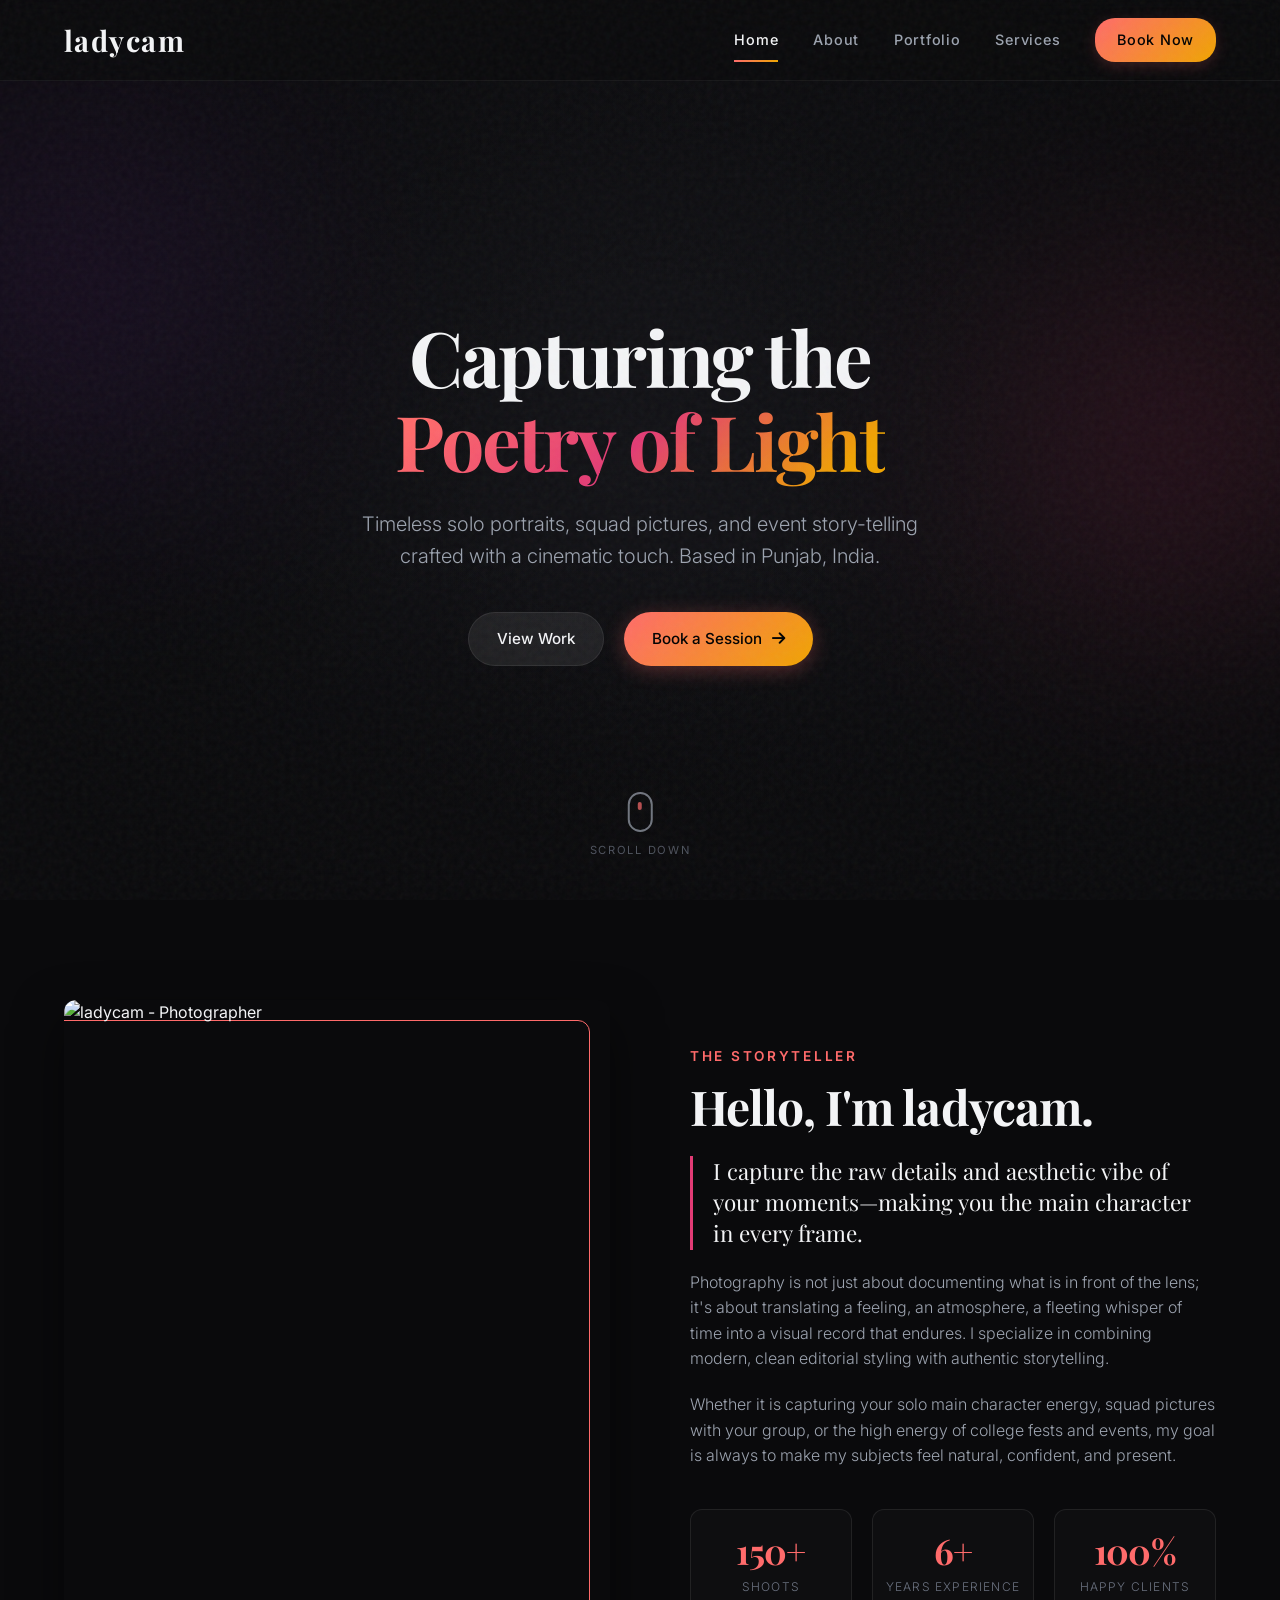
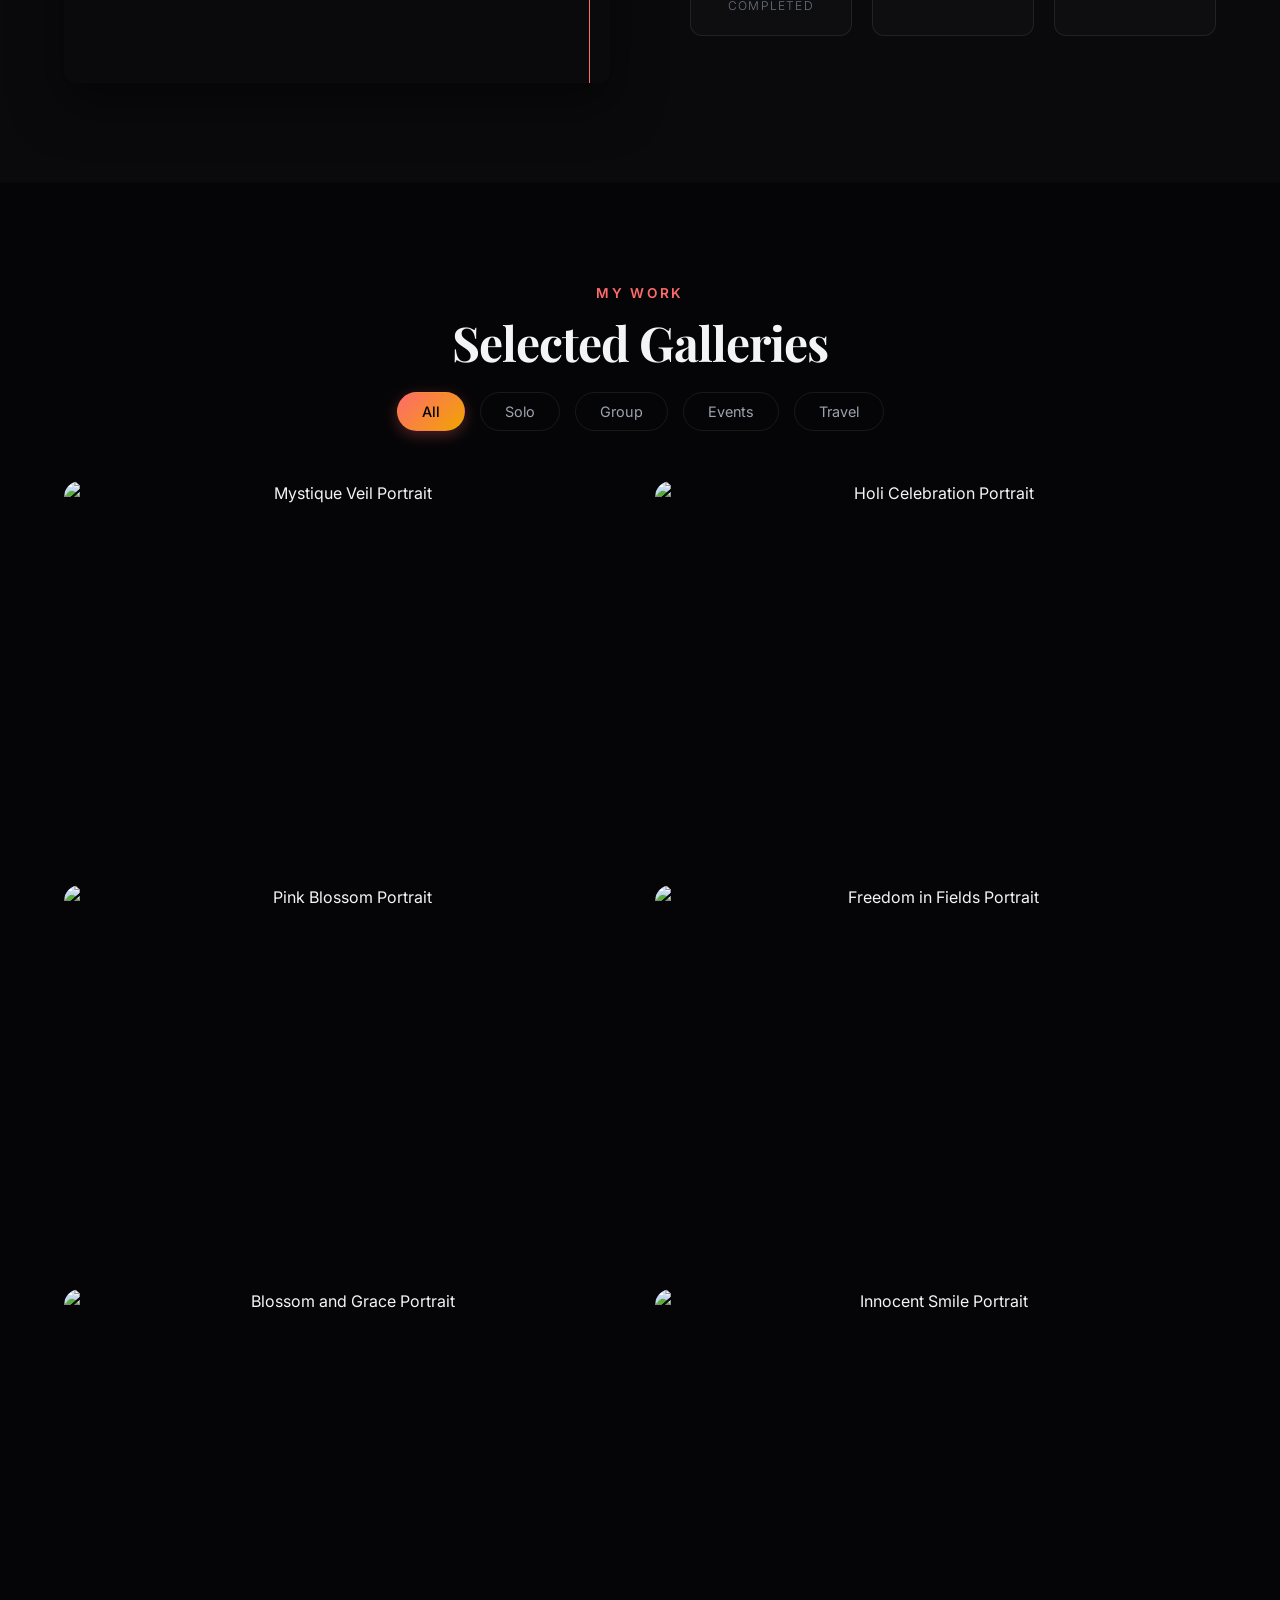
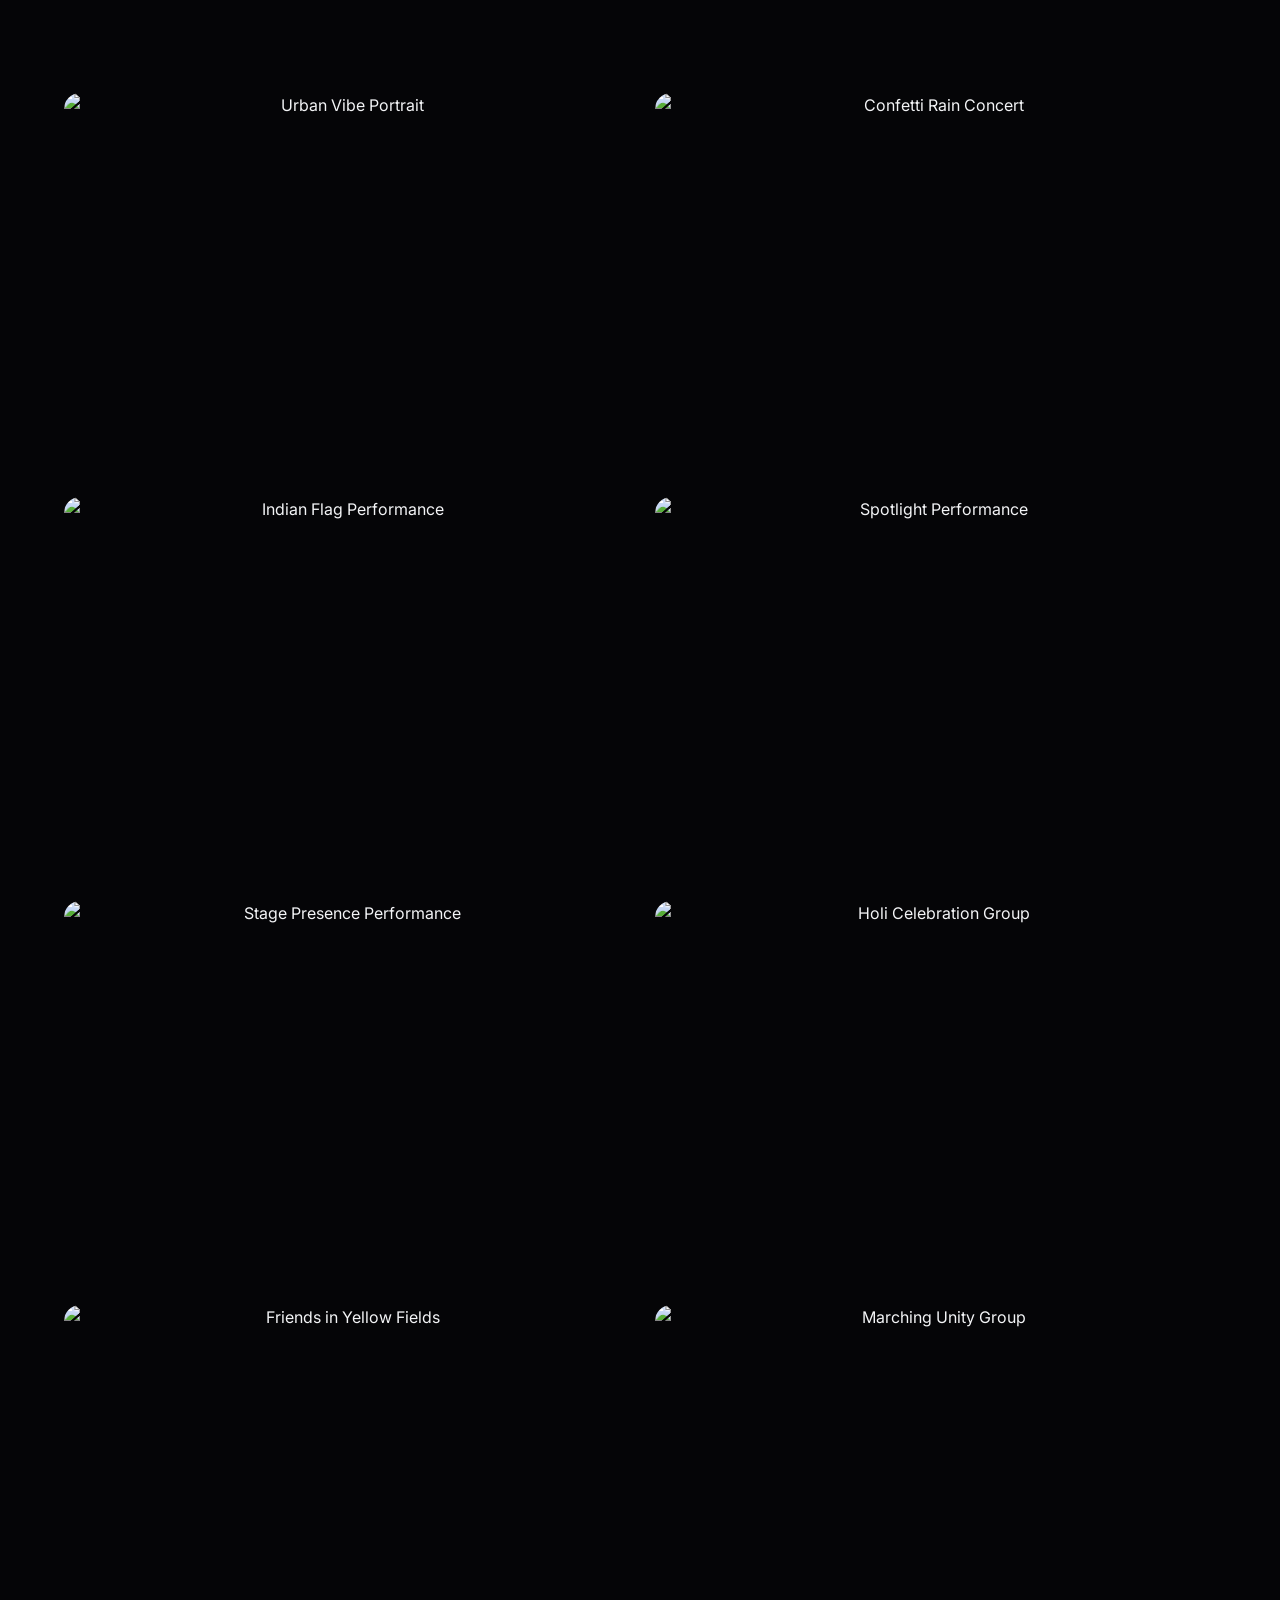
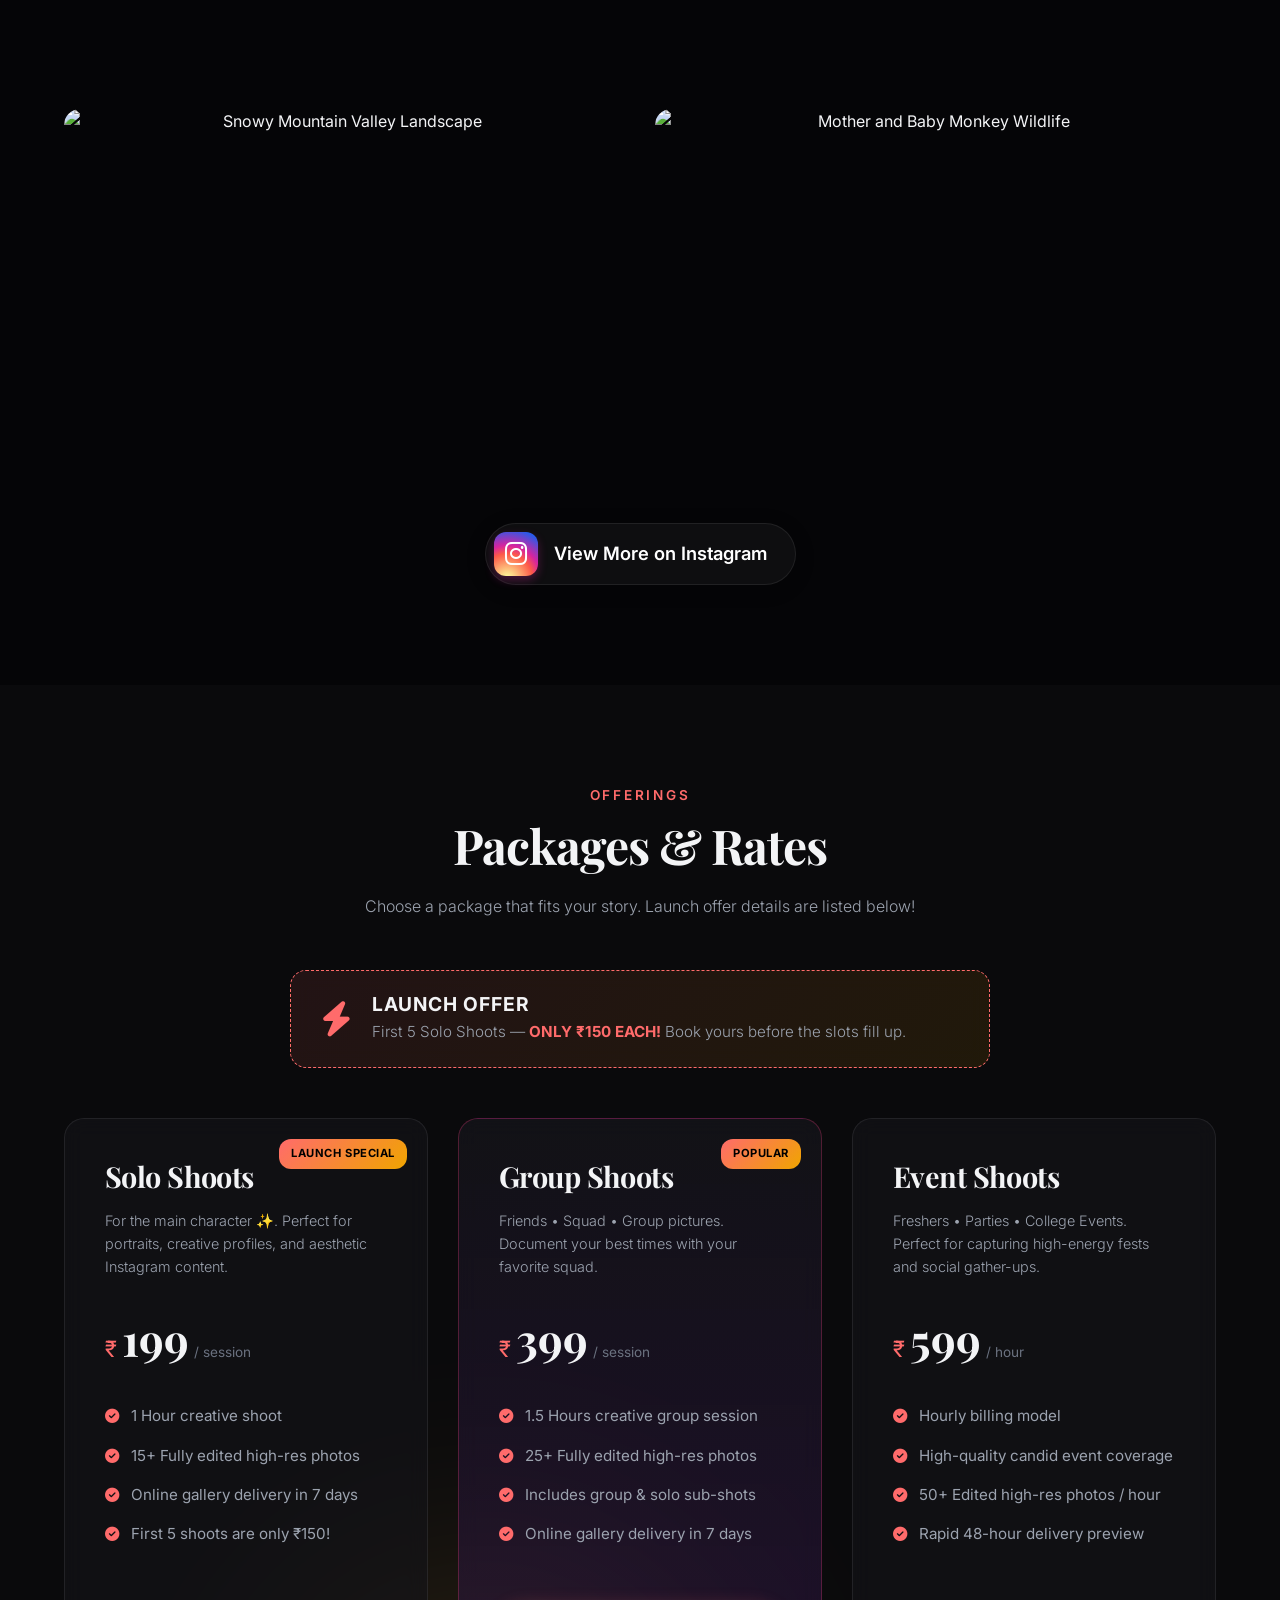
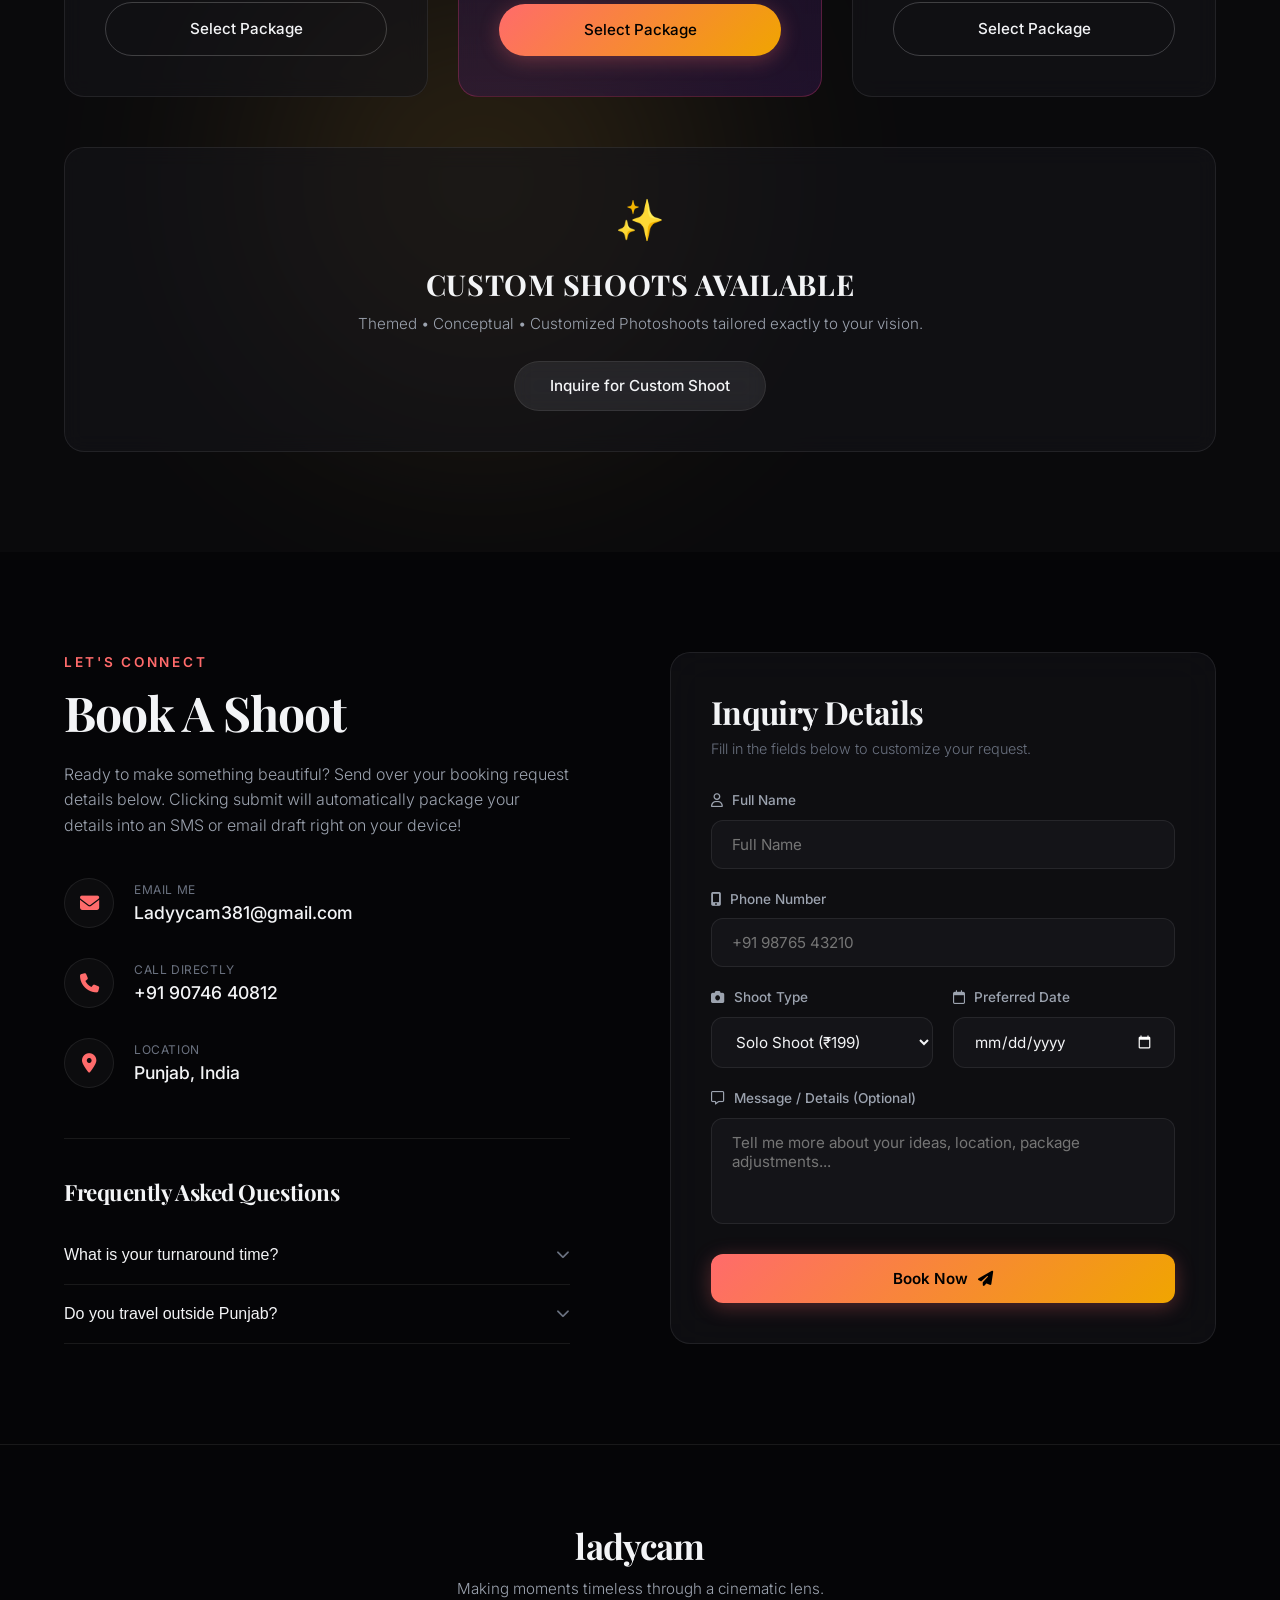
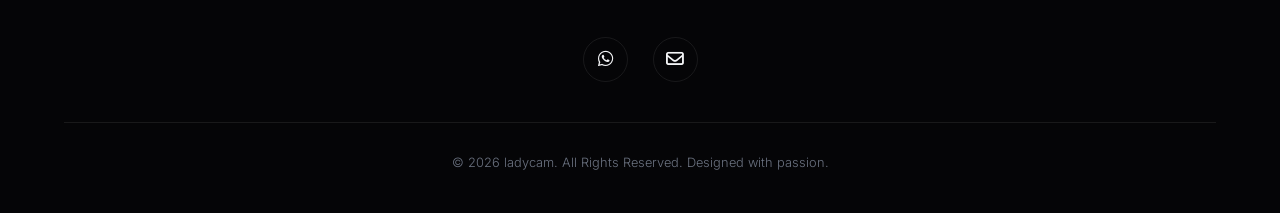
==== index.html @ f2d0fc5a "Add files via upload" ====
<!DOCTYPE html>
<html lang="en">
<head>
    <meta charset="UTF-8">
    <meta name="viewport" content="width=device-width, initial-scale=1.0">
    <meta name="description" content="Premium professional photography portfolio and seamless booking experience by ladycam. Capturing solo portraits, squad group pictures, and events.">
    <title>ladycam | Portfolio & Bookings</title>
    <!-- Google Fonts -->
    <link rel="preconnect" href="https://fonts.googleapis.com">
    <link rel="preconnect" href="https://fonts.gstatic.com" crossorigin>
    <link href="https://fonts.googleapis.com/css2?family=Inter:wght@300;400;500;600;700&family=Playfair+Display:ital,wght@0,400;0,600;0,700;1,400&display=swap" rel="stylesheet">
    <!-- Font Awesome for Icons -->
    <link rel="stylesheet" href="https://cdnjs.cloudflare.com/ajax/libs/font-awesome/6.4.0/css/all.min.css">
    <!-- Main Stylesheet -->
    <link rel="stylesheet" href="styles.css?v=10">
</head>
<body>
    <!-- Grain Overlay -->
    <div class="grain-overlay"></div>

    <!-- Navigation Header -->
    <header class="navbar">
        <div class="nav-container">
            <a href="#" class="nav-logo">
                ladycam
            </a>
            <button class="mobile-nav-toggle" aria-label="Toggle Navigation">
                <i class="fa-solid fa-bars-staggered"></i>
            </button>
            <nav class="nav-menu">
                <a href="#home" class="nav-link active">Home</a>
                <a href="#about" class="nav-link">About</a>
                <a href="#portfolio" class="nav-link">Portfolio</a>
                <a href="#services" class="nav-link">Services</a>
                <a href="#booking" class="nav-link nav-cta">Book Now</a>
            </nav>
        </div>
    </header>

    <!-- Main Content -->
    <main>
        <!-- Hero Section -->
        <section id="home" class="hero-section">
            <div class="hero-bg-container">
                <img src="images/hero_bg_vertical.jpg?v=1" alt="Atmospheric Background" class="hero-bg-img">
                <div class="hero-gradient-overlay"></div>
            </div>

            <!-- Custom Ambient Bloom Orbs -->
            <div class="ambient-orb orb-1"></div>
            <div class="ambient-orb orb-2"></div>
            
            <div class="hero-content text-center">
                <h1 class="hero-title animate-up">
                    Capturing the <br>
                    <span class="gradient-text">Poetry of Light</span>
                </h1>
                <p class="hero-subtitle animate-up-delayed">
                    Timeless solo portraits, squad pictures, and event story-telling crafted with a cinematic touch. Based in Punjab, India.
                </p>
                <div class="hero-actions animate-up-delayed-more">
                    <a href="#portfolio" class="btn btn-secondary">View Work</a>
                    <a href="#booking" class="btn btn-primary">Book a Session <i class="fa-solid fa-arrow-right"></i></a>
                </div>
            </div>
            <div class="scroll-indicator">
                <span class="mouse-icon">
                    <span class="mouse-wheel"></span>
                </span>
                <span class="scroll-text">Scroll Down</span>
            </div>
        </section>

        <!-- About Section -->
        <section id="about" class="about-section section-padding">
            <div class="container grid-2-col">
                <div class="about-image-container fade-in-left">
                    <div class="about-img-frame">
                        <img src="images/about_profile.jpg?v=5" alt="ladycam - Photographer" class="about-img">
                        <div class="about-img-backdrop"></div>
                    </div>
                </div>
                <div class="about-text-container fade-in-right">
                    <span class="section-subtitle">The Storyteller</span>
                    <h2 class="section-title">Hello, I'm ladycam.</h2>
                    <p class="about-paragraph highlight-paragraph">
                        I capture the raw details and aesthetic vibe of your moments—making you the main character in every frame.
                    </p>
                    <p class="about-paragraph">
                        Photography is not just about documenting what is in front of the lens; it's about translating a feeling, an atmosphere, a fleeting whisper of time into a visual record that endures. I specialize in combining modern, clean editorial styling with authentic storytelling.
                    </p>
                    <p class="about-paragraph">
                        Whether it is capturing your solo main character energy, squad pictures with your group, or the high energy of college fests and events, my goal is always to make my subjects feel natural, confident, and present.
                    </p>
                    <div class="about-stats-grid">
                        <div class="stat-card">
                            <h3 class="stat-num">150+</h3>
                            <p class="stat-label">Shoots Completed</p>
                        </div>
                        <div class="stat-card">
                            <h3 class="stat-num">6+</h3>
                            <p class="stat-label">Years Experience</p>
                        </div>
                        <div class="stat-card">
                            <h3 class="stat-num">100%</h3>
                            <p class="stat-label">Happy Clients</p>
                        </div>
                    </div>
                </div>
            </div>
        </section>

        <!-- Portfolio Gallery Section -->
        <section id="portfolio" class="portfolio-section section-padding bg-darker">
            <div class="container text-center">
                <span class="section-subtitle">My Work</span>
                <h2 class="section-title">Selected Galleries</h2>
                
                <!-- Category Filters -->
                <div class="portfolio-filters">
                    <button class="filter-btn active" data-filter="all">All</button>
                    <button class="filter-btn" data-filter="solo">Solo</button>
                    <button class="filter-btn" data-filter="group">Group</button>
                    <button class="filter-btn" data-filter="event">Events</button>
                    <button class="filter-btn" data-filter="travel">Travel</button>
                </div>

                <!-- Gallery Grid -->
                <div class="gallery-grid">
                    <!-- Item 1 (Solo) -->
                    <div class="gallery-item" data-category="solo">
                        <div class="gallery-item-inner">
                            <img src="images/solo_veil.jpg?v=1" alt="Mystique Veil Portrait" class="gallery-img">
                            <div class="gallery-item-overlay">
                                <span class="gallery-item-category">Solo</span>
                                <h4 class="gallery-item-title">Mystique Veil</h4>
                                <span class="gallery-item-icon"><i class="fa-solid fa-expand"></i></span>
                            </div>
                        </div>
                    </div>

                    <!-- Item 2 (Solo) -->
                    <div class="gallery-item" data-category="solo">
                        <div class="gallery-item-inner">
                            <img src="images/solo_holi.jpg?v=1" alt="Holi Celebration Portrait" class="gallery-img">
                            <div class="gallery-item-overlay">
                                <span class="gallery-item-category">Solo</span>
                                <h4 class="gallery-item-title">Color Festival</h4>
                                <span class="gallery-item-icon"><i class="fa-solid fa-expand"></i></span>
                            </div>
                        </div>
                    </div>

                    <!-- Item 3 (Solo) -->
                    <div class="gallery-item" data-category="solo">
                        <div class="gallery-item-inner">
                            <img src="images/solo_arms_spread.jpg?v=1" alt="Pink Blossom Portrait" class="gallery-img" style="object-position: center 25%;">
                            <div class="gallery-item-overlay">
                                <span class="gallery-item-category">Solo</span>
                                <h4 class="gallery-item-title">Pink Blossom</h4>
                                <span class="gallery-item-icon"><i class="fa-solid fa-expand"></i></span>
                            </div>
                        </div>
                    </div>

                    <!-- Item 4 (Solo) -->
                    <div class="gallery-item" data-category="solo">
                        <div class="gallery-item-inner">
                            <img src="images/solo_smell_flower.jpg?v=1" alt="Freedom in Fields Portrait" class="gallery-img">
                            <div class="gallery-item-overlay">
                                <span class="gallery-item-category">Solo</span>
                                <h4 class="gallery-item-title">Freedom in Fields</h4>
                                <span class="gallery-item-icon"><i class="fa-solid fa-expand"></i></span>
                            </div>
                        </div>
                    </div>

                    <!-- Item 5 (Solo) -->
                    <div class="gallery-item" data-category="solo">
                        <div class="gallery-item-inner">
                            <img src="images/solo_saree_flowers.jpg?v=1" alt="Blossom and Grace Portrait" class="gallery-img" style="object-position: center 25%;">
                            <div class="gallery-item-overlay">
                                <span class="gallery-item-category">Solo</span>
                                <h4 class="gallery-item-title">Blossom & Grace</h4>
                                <span class="gallery-item-icon"><i class="fa-solid fa-expand"></i></span>
                            </div>
                        </div>
                    </div>

                    <!-- Item 6 (Solo) -->
                    <div class="gallery-item" data-category="solo">
                        <div class="gallery-item-inner">
                            <img src="images/solo_pink_dress.jpg?v=1" alt="Innocent Smile Portrait" class="gallery-img" style="object-position: center 25%;">
                            <div class="gallery-item-overlay">
                                <span class="gallery-item-category">Solo</span>
                                <h4 class="gallery-item-title">Innocent Smile</h4>
                                <span class="gallery-item-icon"><i class="fa-solid fa-expand"></i></span>
                            </div>
                        </div>
                    </div>

                    <!-- Item 7 (Solo) -->
                    <div class="gallery-item" data-category="solo">
                        <div class="gallery-item-inner">
                            <img src="images/solo_black_jacket.jpg?v=1" alt="Urban Vibe Portrait" class="gallery-img" style="object-position: center 25%;">
                            <div class="gallery-item-overlay">
                                <span class="gallery-item-category">Solo</span>
                                <h4 class="gallery-item-title">Urban Vibe</h4>
                                <span class="gallery-item-icon"><i class="fa-solid fa-expand"></i></span>
                            </div>
                        </div>
                    </div>

                    <!-- Item 8 (Event) -->
                    <div class="gallery-item" data-category="event">
                        <div class="gallery-item-inner">
                            <img src="images/event_confetti.jpg?v=1" alt="Confetti Rain Concert" class="gallery-img" style="object-position: center 25%;">
                            <div class="gallery-item-overlay">
                                <span class="gallery-item-category">Event</span>
                                <h4 class="gallery-item-title">Confetti Rain</h4>
                                <span class="gallery-item-icon"><i class="fa-solid fa-expand"></i></span>
                            </div>
                        </div>
                    </div>

                    <!-- Item 9 (Event) -->
                    <div class="gallery-item" data-category="event">
                        <div class="gallery-item-inner">
                            <img src="images/event_indian_flags.jpg?v=1" alt="Indian Flag Performance" class="gallery-img">
                            <div class="gallery-item-overlay">
                                <span class="gallery-item-category">Event</span>
                                <h4 class="gallery-item-title">National Pride</h4>
                                <span class="gallery-item-icon"><i class="fa-solid fa-expand"></i></span>
                            </div>
                        </div>
                    </div>

                    <!-- Item 10 (Event) -->
                    <div class="gallery-item" data-category="event">
                        <div class="gallery-item-inner">
                            <img src="images/event_spotlight.jpg?v=1" alt="Spotlight Performance" class="gallery-img" style="object-position: center 25%;">
                            <div class="gallery-item-overlay">
                                <span class="gallery-item-category">Event</span>
                                <h4 class="gallery-item-title">Spotlight energy</h4>
                                <span class="gallery-item-icon"><i class="fa-solid fa-expand"></i></span>
                            </div>
                        </div>
                    </div>

                    <!-- Item 11 (Event) -->
                    <div class="gallery-item" data-category="event">
                        <div class="gallery-item-inner">
                            <img src="images/event_stage_energy.jpg?v=1" alt="Stage Presence Performance" class="gallery-img" style="object-position: center 25%;">
                            <div class="gallery-item-overlay">
                                <span class="gallery-item-category">Event</span>
                                <h4 class="gallery-item-title">Stage Presence</h4>
                                <span class="gallery-item-icon"><i class="fa-solid fa-expand"></i></span>
                            </div>
                        </div>
                    </div>

                    <!-- Item 12 (Group) -->
                    <div class="gallery-item" data-category="group">
                        <div class="gallery-item-inner">
                            <img src="images/group_holi.jpg?v=1" alt="Holi Celebration Group" class="gallery-img">
                            <div class="gallery-item-overlay">
                                <span class="gallery-item-category">Group</span>
                                <h4 class="gallery-item-title">Holi Celebration</h4>
                                <span class="gallery-item-icon"><i class="fa-solid fa-expand"></i></span>
                            </div>
                        </div>
                    </div>

                    <!-- Item 13 (Group) -->
                    <div class="gallery-item" data-category="group">
                        <div class="gallery-item-inner">
                            <img src="images/group_yellow_field.jpg?v=1" alt="Friends in Yellow Fields" class="gallery-img">
                            <div class="gallery-item-overlay">
                                <span class="gallery-item-category">Group</span>
                                <h4 class="gallery-item-title">Fields of Joy</h4>
                                <span class="gallery-item-icon"><i class="fa-solid fa-expand"></i></span>
                            </div>
                        </div>
                    </div>

                    <!-- Item 14 (Group) -->
                    <div class="gallery-item" data-category="group">
                        <div class="gallery-item-inner">
                            <img src="images/group_marching.jpg?v=1" alt="Marching Unity Group" class="gallery-img">
                            <div class="gallery-item-overlay">
                                <span class="gallery-item-category">Group</span>
                                <h4 class="gallery-item-title">Unity & Celebration</h4>
                                <span class="gallery-item-icon"><i class="fa-solid fa-expand"></i></span>
                            </div>
                        </div>
                    </div>

                    <!-- Item 15 (Travel) -->
                    <div class="gallery-item" data-category="travel">
                        <div class="gallery-item-inner">
                            <img src="images/travel_snowy_peaks.jpg?v=1" alt="Snowy Mountain Valley Landscape" class="gallery-img">
                            <div class="gallery-item-overlay">
                                <span class="gallery-item-category">Travel</span>
                                <h4 class="gallery-item-title">Mountain Valley</h4>
                                <span class="gallery-item-icon"><i class="fa-solid fa-expand"></i></span>
                            </div>
                        </div>
                    </div>

                    <!-- Item 16 (Travel) -->
                    <div class="gallery-item" data-category="travel">
                        <div class="gallery-item-inner">
                            <img src="images/travel_monkeys.jpg?v=1" alt="Mother and Baby Monkey Wildlife" class="gallery-img">
                            <div class="gallery-item-overlay">
                                <span class="gallery-item-category">Travel</span>
                                <h4 class="gallery-item-title">Wild Encounters</h4>
                                <span class="gallery-item-icon"><i class="fa-solid fa-expand"></i></span>
                            </div>
                        </div>
                    </div>
                </div>

                <!-- Instagram CTA -->
                <div class="gallery-instagram-cta fade-in" style="margin-top: 40px; display: flex; justify-content: center; align-items: center;">
                    <a href="https://www.instagram.com/ladyca.m?igsh=dXc2MzhqZjEyMnkw" target="_blank" class="instagram-btn">
                        <span class="instagram-icon-box">
                            <i class="fa-brands fa-instagram"></i>
                        </span>
                        <span class="instagram-btn-text">View More on Instagram</span>
                    </a>
                </div>
            </div>
        </section>

        <!-- Services & Rates Section -->
        <section id="services" class="services-section section-padding">
            <!-- Background Orbs -->
            <div class="ambient-orb orb-3"></div>
            
            <div class="container">
                <div class="text-center">
                    <span class="section-subtitle">Offerings</span>
                    <h2 class="section-title">Packages & Rates</h2>
                    <p class="section-description">Choose a package that fits your story. Launch offer details are listed below!</p>
                    
                    <!-- Launch Offer Alert Banner -->
                    <div class="launch-offer-banner fade-in">
                        <div class="banner-icon"><i class="fa-solid fa-bolt"></i></div>
                        <div class="banner-text">
                            <h3>LAUNCH OFFER</h3>
                            <p>First 5 Solo Shoots — <strong>ONLY ₹150 EACH!</strong> Book yours before the slots fill up.</p>
                        </div>
                    </div>
                </div>

                <div class="services-grid">
                    <!-- Package 1 (Solo) -->
                    <div class="service-card fade-in">
                        <div class="card-badge">Launch Special</div>
                        <div class="service-card-header">
                            <h3 class="package-name">Solo Shoots</h3>
                            <p class="package-desc">For the main character ✨. Perfect for portraits, creative profiles, and aesthetic Instagram content.</p>
                            <div class="package-price">
                                <span class="currency">₹</span>
                                <span class="price-val">199</span>
                                <span class="price-period">/ session</span>
                            </div>
                        </div>
                        <div class="service-card-body">
                            <ul class="package-features">
                                <li><i class="fa-solid fa-circle-check"></i> 1 Hour creative shoot</li>
                                <li><i class="fa-solid fa-circle-check"></i> 15+ Fully edited high-res photos</li>
                                <li><i class="fa-solid fa-circle-check"></i> Online gallery delivery in 7 days</li>
                                <li><i class="fa-solid fa-circle-check"></i> First 5 shoots are only ₹150!</li>
                            </ul>
                            <a href="#booking" class="btn btn-outline select-package-btn" data-package="Solo Shoots">Select Package</a>
                        </div>
                    </div>

                    <!-- Package 2 (Group) -->
                    <div class="service-card premium-card fade-in">
                        <div class="card-badge">Popular</div>
                        <div class="service-card-header">
                            <h3 class="package-name">Group Shoots</h3>
                            <p class="package-desc">Friends • Squad • Group pictures. Document your best times with your favorite squad.</p>
                            <div class="package-price">
                                <span class="currency">₹</span>
                                <span class="price-val">399</span>
                                <span class="price-period">/ session</span>
                            </div>
                        </div>
                        <div class="service-card-body">
                            <ul class="package-features">
                                <li><i class="fa-solid fa-circle-check"></i> 1.5 Hours creative group session</li>
                                <li><i class="fa-solid fa-circle-check"></i> 25+ Fully edited high-res photos</li>
                                <li><i class="fa-solid fa-circle-check"></i> Includes group & solo sub-shots</li>
                                <li><i class="fa-solid fa-circle-check"></i> Online gallery delivery in 7 days</li>
                            </ul>
                            <a href="#booking" class="btn btn-primary select-package-btn" data-package="Group Shoots">Select Package</a>
                        </div>
                    </div>

                    <!-- Package 3 (Events) -->
                    <div class="service-card fade-in">
                        <div class="service-card-header">
                            <h3 class="package-name">Event Shoots</h3>
                            <p class="package-desc">Freshers • Parties • College Events. Perfect for capturing high-energy fests and social gather-ups.</p>
                            <div class="package-price">
                                <span class="currency">₹</span>
                                <span class="price-val">599</span>
                                <span class="price-period">/ hour</span>
                            </div>
                        </div>
                        <div class="service-card-body">
                            <ul class="package-features">
                                <li><i class="fa-solid fa-circle-check"></i> Hourly billing model</li>
                                <li><i class="fa-solid fa-circle-check"></i> High-quality candid event coverage</li>
                                <li><i class="fa-solid fa-circle-check"></i> 50+ Edited high-res photos / hour</li>
                                <li><i class="fa-solid fa-circle-check"></i> Rapid 48-hour delivery preview</li>
                            </ul>
                            <a href="#booking" class="btn btn-outline select-package-btn" data-package="Event Shoots">Select Package</a>
                        </div>
                    </div>
                </div>

                <!-- Custom Shoots Section -->
                <div class="custom-shoots-card glass-card fade-in text-center" style="margin-top: 50px; padding: 40px; border-radius: 20px; background: var(--bg-card); border: 1px solid var(--border-color); backdrop-filter: blur(10px);">
                    <span class="custom-card-icon" style="font-size: 2.5rem; display: block; margin-bottom: 15px;">✨</span>
                    <h3 style="font-size: 1.8rem; margin-bottom: 10px; font-family: var(--font-heading);">CUSTOM SHOOTS AVAILABLE</h3>
                    <p style="margin-bottom: 25px; color: var(--text-secondary);">Themed • Conceptual • Customized Photoshoots tailored exactly to your vision.</p>
                    <a href="#booking" class="btn btn-secondary select-package-btn" data-package="Custom Shoots">Inquire for Custom Shoot</a>
                </div>
            </div>
        </section>

        <!-- Booking & Contact Section -->
        <section id="booking" class="booking-section section-padding bg-darker">
            <div class="container grid-2-col">
                <div class="contact-info-container">
                    <span class="section-subtitle">Let's Connect</span>
                    <h2 class="section-title">Book A Shoot</h2>
                    <p class="contact-desc">
                        Ready to make something beautiful? Send over your booking request details below. Clicking submit will automatically package your details into an SMS or email draft right on your device!
                    </p>
                    
                    <div class="contact-details">
                        <div class="contact-item">
                            <div class="contact-icon"><i class="fa-solid fa-envelope"></i></div>
                            <div class="contact-text">
                                <span class="contact-label">Email Me</span>
                                <a href="mailto:Ladyycam381@gmail.com" class="contact-link">Ladyycam381@gmail.com</a>
                            </div>
                        </div>
                        <div class="contact-item">
                            <div class="contact-icon"><i class="fa-solid fa-phone"></i></div>
                            <div class="contact-text">
                                <span class="contact-label">Call Directly</span>
                                <a href="tel:+919074640812" class="contact-link">+91 90746 40812</a>
                            </div>
                        </div>
                        <div class="contact-item">
                            <div class="contact-icon"><i class="fa-solid fa-location-dot"></i></div>
                            <div class="contact-text">
                                <span class="contact-label">Location</span>
                                <span class="contact-val">Punjab, India</span>
                            </div>
                        </div>
                    </div>

                    <div class="faq-accordion">
                        <h4 class="faq-title">Frequently Asked Questions</h4>
                        <div class="faq-item">
                            <button class="faq-question">What is your turnaround time? <i class="fa-solid fa-chevron-down"></i></button>
                            <div class="faq-answer">
                                <p>Standard portrait galleries take 1-2 business days. Weddings and large events take 3-4 days. Rapid previews are available for events.</p>
                            </div>
                        </div>
                        <div class="faq-item">
                            <button class="faq-question">Do you travel outside Punjab? <i class="fa-solid fa-chevron-down"></i></button>
                            <div class="faq-answer">
                                <p>Absolutely! I love traveling for destination shoots. Travel and accommodation expenses are added dynamically depending on the location.</p>
                            </div>
                        </div>
                    </div>
                </div>

                <div class="booking-form-container">
                    <form id="bookingForm" class="booking-form glass-card">
                        <h3 class="form-title">Inquiry Details</h3>
                        <p class="form-subtitle">Fill in the fields below to customize your request.</p>
                        
                        <div class="form-group">
                            <label for="clientName"><i class="fa-regular fa-user"></i> Full Name</label>
                            <input type="text" id="clientName" name="name" required placeholder="Full Name">
                            <span class="error-msg" id="nameError">Name is required</span>
                        </div>

                        <div class="form-group">
                            <label for="clientPhone"><i class="fa-solid fa-mobile-screen-button"></i> Phone Number</label>
                            <input type="tel" id="clientPhone" name="phone" required placeholder="+91 98765 43210">
                            <span class="error-msg" id="phoneError">Valid phone number required</span>
                        </div>

                        <div class="form-row">
                            <div class="form-group">
                                <label for="shootType"><i class="fa-solid fa-camera"></i> Shoot Type</label>
                                <select id="shootType" name="shootType">
                                    <option value="Solo">Solo Shoot (₹199)</option>
                                    <option value="Group">Group Shoot (₹399)</option>
                                    <option value="Event">Event Shoot (₹599/hr)</option>
                                    <option value="Custom">Custom Shoot</option>
                                </select>
                            </div>

                            <div class="form-group">
                                <label for="shootDate"><i class="fa-regular fa-calendar"></i> Preferred Date</label>
                                <input type="date" id="shootDate" name="date" required>
                                <span class="error-msg" id="dateError">Please select a future date</span>
                            </div>
                        </div>

                        <div class="form-group">
                            <label for="clientMessage"><i class="fa-regular fa-message"></i> Message / Details (Optional)</label>
                            <textarea id="clientMessage" name="message" rows="4" placeholder="Tell me more about your ideas, location, package adjustments..."></textarea>
                        </div>

                        <!-- Form Success/Error states -->
                        <div id="formSuccess" class="form-success-msg" style="display: none;">
                            <i class="fa-solid fa-circle-check"></i>
                            <h4>Inquiry Sent Successfully!</h4>
                            <p>Thank you. I have received your request and will get back to you shortly.</p>
                        </div>
                        <div id="formError" class="form-error-msg" style="display: none;">
                            <i class="fa-solid fa-circle-exclamation"></i>
                            <h4>Submission Failed</h4>
                            <p>Something went wrong. Please try again or email me directly.</p>
                        </div>

                        <!-- Form Actions -->
                        <div class="booking-submit-container">
                            <button type="submit" id="btnBookNow" class="btn btn-primary btn-submit">
                                Book Now <i class="fa-solid fa-paper-plane"></i>
                            </button>
                        </div>
                    </form>
                </div>
            </div>
        </section>
    </main>

    <!-- Footer -->
    <footer class="footer">
        <div class="container text-center">
            <h2 class="footer-logo">ladycam</h2>
            <p class="footer-tagline">Making moments timeless through a cinematic lens.</p>
            <div class="social-links">
                <a href="https://wa.me/919074640812" target="_blank" aria-label="WhatsApp"><i class="fa-brands fa-whatsapp"></i></a>
                <a href="mailto:Ladyycam381@gmail.com" aria-label="Email"><i class="fa-regular fa-envelope"></i></a>
            </div>
            <hr class="footer-divider">
            <p class="copyright">&copy; 2026 ladycam. All Rights Reserved. Designed with passion.</p>
        </div>
    </footer>

    <!-- Lightbox Modal -->
    <div id="lightbox" class="lightbox-modal">
        <span class="lightbox-close">&times;</span>
        <div class="lightbox-content-container">
            <img class="lightbox-content" id="lightboxImg" alt="Expanded image view">
            <div class="lightbox-caption" id="lightboxCaption"></div>
        </div>
        <a class="lightbox-prev">&#10094;</a>
        <a class="lightbox-next">&#10095;</a>
    </div>

    <!-- Main JavaScript File -->
    <script src="app.js"></script>
</body>
</html>
---- styles.css ----
/* ==========================================================================
   Design System & Variables
   ========================================================================== */
:root {
    /* Color Palette A (Dark & Moody Base) */
    --bg-dark: #0a0a0c;
    --bg-darker: #050507;
    --bg-card: rgba(20, 20, 25, 0.6);
    --border-color: rgba(255, 255, 255, 0.08);
    --text-primary: #f3f4f6;
    --text-secondary: #9ca3af;
    --text-muted: #6b7280;
    
    /* Palette B & Glow Accents (Magenta, Violet, Gold, Sunset) */
    --accent-violet: #6c2b9a;
    --accent-magenta: #e23b75;
    --accent-gold: #e5a93b;
    --sunset-start: #ff6b6b;
    --sunset-end: #f0a500;
    
    /* Fonts */
    --font-heading: 'Playfair Display', Georgia, serif;
    --font-body: 'Inter', system-ui, -apple-system, sans-serif;
    
    /* Layout */
    --container-width: 1200px;
    --transition-smooth: all 0.4s cubic-bezier(0.16, 1, 0.3, 1);
    --transition-fast: all 0.2s ease;
}

/* ==========================================================================
   Global Reset & Base Elements
   ========================================================================== */
* {
    margin: 0;
    padding: 0;
    box-sizing: border-box;
}

html {
    scroll-behavior: smooth;
    background-color: var(--bg-dark);
    color: var(--text-primary);
    font-family: var(--font-body);
    font-size: 16px;
    -webkit-font-smoothing: antialiased;
    overflow-x: hidden !important;
    max-width: 100%;
}

body {
    overflow-x: hidden !important;
    max-width: 100%;
    position: relative;
    line-height: 1.6;
    width: 100%;
}

/* CSS Grain Texture Overlay */
.grain-overlay {
    position: fixed;
    top: 0;
    left: 0;
    right: 0;
    bottom: 0;
    background-image: url("data:image/svg+xml,%3Csvg viewBox='0 0 200 200' xmlns='http://www.w3.org/2000/svg'%3E%3Cfilter id='noiseFilter'%3E%3CfeTurbulence type='fractalNoise' baseFrequency='0.8' numOctaves='3' stitchTiles='stitch'/%3E%3C/filter%3E%3Crect width='100%25' height='100%25' filter='url(%23noiseFilter)'/%3E%3C/svg%3E");
    opacity: 0.045;
    pointer-events: none;
    z-index: 9999;
}

/* Scrollbar Customization */
::-webkit-scrollbar {
    width: 8px;
}
::-webkit-scrollbar-track {
    background: var(--bg-darker);
}
::-webkit-scrollbar-thumb {
    background: rgba(255, 255, 255, 0.15);
    border-radius: 4px;
}
::-webkit-scrollbar-thumb:hover {
    background: linear-gradient(var(--sunset-start), var(--sunset-end));
}

a {
    color: inherit;
    text-decoration: none;
    transition: var(--transition-fast);
}

img {
    max-width: 100%;
    height: auto;
    display: block;
}

/* ==========================================================================
   Typography & Sub-elements
   ========================================================================== */
h1, h2, h3, h4 {
    font-family: var(--font-heading);
    font-weight: 700;
    letter-spacing: -0.02em;
    line-height: 1.2;
}

p {
    font-size: 1rem;
    color: var(--text-secondary);
    font-weight: 300;
}

.gradient-text {
    background: linear-gradient(135deg, var(--sunset-start) 10%, var(--accent-magenta) 50%, var(--sunset-end) 90%);
    -webkit-background-clip: text;
    -webkit-text-fill-color: transparent;
    background-clip: text;
    font-weight: 700;
}

/* ==========================================================================
   Utility Classes & Layout
   ========================================================================== */
.container {
    width: 90%;
    max-width: var(--container-width);
    margin: 0 auto;
    position: relative;
    z-index: 2;
}

.section-padding {
    padding: 100px 0;
}

.bg-darker {
    background-color: var(--bg-darker);
}

.text-center {
    text-align: center;
}

.grid-2-col {
    display: grid;
    grid-template-columns: 1fr 1fr;
    gap: 60px;
    align-items: center;
}

.section-title {
    font-size: 3rem;
    margin-bottom: 20px;
    position: relative;
}

.section-subtitle {
    font-family: var(--font-body);
    font-size: 0.85rem;
    font-weight: 600;
    text-transform: uppercase;
    letter-spacing: 0.2em;
    color: var(--sunset-start);
    display: block;
    margin-bottom: 10px;
}

.section-description {
    max-width: 600px;
    margin: 0 auto 50px auto;
}

/* Buttons */
.btn {
    display: inline-flex;
    align-items: center;
    justify-content: center;
    gap: 10px;
    padding: 14px 28px;
    font-size: 0.95rem;
    font-weight: 500;
    border-radius: 30px;
    cursor: pointer;
    transition: var(--transition-smooth);
    font-family: var(--font-body);
}

.btn-primary {
    background: linear-gradient(135deg, var(--sunset-start), var(--sunset-end));
    color: #000;
    border: none;
    box-shadow: 0 4px 20px rgba(255, 107, 107, 0.3);
}

.btn-primary:hover {
    transform: translateY(-3px);
    box-shadow: 0 8px 25px rgba(255, 107, 107, 0.5);
}

.btn-secondary {
    background: rgba(255, 255, 255, 0.08);
    color: var(--text-primary);
    border: 1px solid var(--border-color);
    backdrop-filter: blur(10px);
}

.btn-secondary:hover {
    background: rgba(255, 255, 255, 0.15);
    transform: translateY(-3px);
}

.btn-outline {
    background: transparent;
    color: var(--text-primary);
    border: 1px solid rgba(255, 255, 255, 0.2);
}

.btn-outline:hover {
    border-color: var(--sunset-start);
    color: var(--sunset-start);
}

/* Glassmorphism General Rule */
.glass-card {
    background: var(--bg-card);
    border: 1px solid var(--border-color);
    backdrop-filter: blur(20px);
    -webkit-backdrop-filter: blur(20px);
    border-radius: 20px;
}

/* Ambient Background Glows */
.ambient-orb {
    position: absolute;
    border-radius: 50%;
    filter: blur(120px);
    opacity: 0.15;
    z-index: 1;
    pointer-events: none;
}

.orb-1 {
    width: 400px;
    height: 400px;
    background: var(--accent-violet);
    top: 10%;
    left: -10%;
    animation: floatingOrbs 20s infinite alternate;
}

.orb-2 {
    width: 350px;
    height: 350px;
    background: var(--accent-magenta);
    top: 30%;
    right: -5%;
    animation: floatingOrbs 18s infinite alternate-reverse;
}

.orb-3 {
    width: 450px;
    height: 450px;
    background: var(--accent-gold);
    bottom: 10%;
    left: 20%;
    animation: floatingOrbs 25s infinite alternate;
}

@keyframes floatingOrbs {
    0% { transform: translate(0, 0) scale(1); }
    100% { transform: translate(50px, 30px) scale(1.15); }
}

/* ==========================================================================
   Header & Navigation
   ========================================================================== */
.navbar {
    position: fixed;
    top: 0;
    left: 0;
    width: 100%;
    z-index: 1000;
    border-bottom: 1px solid rgba(255, 255, 255, 0.05);
    background: rgba(10, 10, 12, 0.7);
    backdrop-filter: blur(15px);
    -webkit-backdrop-filter: blur(15px);
    transition: var(--transition-smooth);
}

.nav-container {
    width: 90%;
    max-width: var(--container-width);
    height: 80px;
    margin: 0 auto;
    display: flex;
    justify-content: space-between;
    align-items: center;
}

.nav-logo {
    font-family: var(--font-heading);
    font-size: 1.8rem;
    font-weight: 700;
    letter-spacing: 0.05em;
    color: var(--text-primary);
}

.nav-logo span {
    color: var(--sunset-start);
}

.nav-menu {
    display: flex;
    align-items: center;
    gap: 35px;
}

.nav-link {
    font-size: 0.9rem;
    font-weight: 500;
    letter-spacing: 0.05em;
    color: var(--text-secondary);
    position: relative;
    padding: 10px 0;
}

.nav-link::after {
    content: '';
    position: absolute;
    bottom: 0;
    left: 0;
    width: 0;
    height: 2px;
    background: linear-gradient(90deg, var(--sunset-start), var(--sunset-end));
    transition: var(--transition-fast);
}

.nav-link:hover, .nav-link.active {
    color: var(--text-primary);
}

.nav-link:hover::after, .nav-link.active::after {
    width: 100%;
}

.nav-cta {
    background: linear-gradient(135deg, var(--sunset-start), var(--sunset-end));
    color: #000 !important;
    padding: 10px 22px !important;
    border-radius: 20px;
    box-shadow: 0 4px 15px rgba(255, 107, 107, 0.2);
}

.nav-cta::after {
    display: none;
}

.nav-cta:hover {
    transform: translateY(-2px);
    box-shadow: 0 6px 20px rgba(255, 107, 107, 0.4);
}

.mobile-nav-toggle {
    display: none;
    background: none;
    border: none;
    color: var(--text-primary);
    font-size: 1.5rem;
    cursor: pointer;
}

/* ==========================================================================
   Hero Section
   ========================================================================== */
.hero-section {
    min-height: 100vh;
    display: flex;
    align-items: center;
    justify-content: center;
    position: relative;
    padding-top: 80px;
    background: radial-gradient(circle at center, #121216 0%, var(--bg-dark) 100%);
    overflow: hidden;
}

.hero-bg-container {
    position: absolute;
    top: 0;
    left: 0;
    width: 100%;
    height: 100%;
    z-index: 1;
    overflow: hidden;
}

.hero-bg-img {
    width: 100%;
    height: 100%;
    object-fit: cover;
    object-position: center 25%;
    opacity: 0.35;
    filter: brightness(0.6) contrast(1.1);
}

.hero-gradient-overlay {
    position: absolute;
    top: 0;
    left: 0;
    width: 100%;
    height: 100%;
    background: radial-gradient(circle at center, transparent 20%, var(--bg-dark) 90%),
                linear-gradient(to bottom, transparent 60%, var(--bg-dark) 100%);
}

.hero-content {
    position: relative;
    z-index: 2;
    max-width: 800px;
    padding: 0 20px;
}

.hero-title {
    font-size: 4.8rem;
    margin-bottom: 25px;
    line-height: 1.1;
    letter-spacing: -0.03em;
}

.hero-subtitle {
    font-size: 1.25rem;
    margin-bottom: 40px;
    max-width: 600px;
    margin-left: auto;
    margin-right: auto;
}

.hero-actions {
    display: flex;
    justify-content: center;
    gap: 20px;
}

/* Scroll indicator */
.scroll-indicator {
    position: absolute;
    bottom: 40px;
    left: 50%;
    transform: translateX(-50%);
    z-index: 2;
    display: flex;
    flex-direction: column;
    align-items: center;
    gap: 10px;
    opacity: 0.7;
}

.mouse-icon {
    width: 25px;
    height: 40px;
    border: 2px solid var(--text-secondary);
    border-radius: 15px;
    position: relative;
}

.mouse-wheel {
    width: 4px;
    height: 8px;
    background-color: var(--sunset-start);
    border-radius: 2px;
    position: absolute;
    top: 8px;
    left: 50%;
    transform: translateX(-50%);
    animation: scrollMouse 1.8s infinite;
}

@keyframes scrollMouse {
    0% { opacity: 1; transform: translate(-50%, 0); }
    100% { opacity: 0; transform: translate(-50%, 15px); }
}

.scroll-text {
    font-size: 0.7rem;
    letter-spacing: 0.15em;
    text-transform: uppercase;
    color: var(--text-muted);
}

/* Animation triggers on load */
.animate-up {
    opacity: 0;
    transform: translateY(30px);
    animation: slideUp 1s cubic-bezier(0.16, 1, 0.3, 1) forwards 0.2s;
}

.animate-up-delayed {
    opacity: 0;
    transform: translateY(30px);
    animation: slideUp 1s cubic-bezier(0.16, 1, 0.3, 1) forwards 0.4s;
}

.animate-up-delayed-more {
    opacity: 0;
    transform: translateY(30px);
    animation: slideUp 1s cubic-bezier(0.16, 1, 0.3, 1) forwards 0.6s;
}

@keyframes slideUp {
    to {
        opacity: 1;
        transform: translateY(0);
    }
}

/* ==========================================================================
   About Section
   ========================================================================== */
.about-image-container {
    position: relative;
}

.about-img-frame {
    position: relative;
    border-radius: 12px;
    overflow: hidden;
    z-index: 2;
    box-shadow: 0 20px 50px rgba(0,0,0,0.5);
}

.about-img {
    width: 100%;
    aspect-ratio: 4/5;
    object-fit: cover;
    transition: var(--transition-smooth);
}

.about-img-frame:hover .about-img {
    transform: scale(1.05);
}

.about-img-backdrop {
    position: absolute;
    top: 20px;
    left: -20px;
    width: 100%;
    height: 100%;
    border: 1px solid var(--sunset-start);
    border-radius: 12px;
    z-index: -1;
    pointer-events: none;
}

.about-text-container {
    padding-left: 20px;
}

.highlight-paragraph {
    font-size: 1.4rem;
    line-height: 1.4;
    color: var(--text-primary);
    font-family: var(--font-heading);
    margin-bottom: 25px;
    border-left: 3px solid var(--accent-magenta);
    padding-left: 20px;
}

.about-paragraph {
    margin-bottom: 20px;
}

.about-stats-grid {
    display: grid;
    grid-template-columns: repeat(3, 1fr);
    gap: 20px;
    margin-top: 40px;
}

.stat-card {
    background: rgba(255, 255, 255, 0.02);
    border: 1px solid var(--border-color);
    padding: 20px 10px;
    border-radius: 12px;
    text-align: center;
}

.stat-num {
    font-size: 2.2rem;
    color: var(--sunset-start);
    margin-bottom: 5px;
}

.stat-label {
    font-size: 0.75rem;
    text-transform: uppercase;
    letter-spacing: 0.1em;
    color: var(--text-muted);
}

/* ==========================================================================
   Portfolio & Gallery
   ========================================================================== */
.portfolio-filters {
    display: flex;
    justify-content: center;
    gap: 15px;
    margin-bottom: 50px;
    flex-wrap: wrap;
}

.filter-btn {
    background: none;
    border: 1px solid var(--border-color);
    color: var(--text-secondary);
    padding: 10px 24px;
    border-radius: 20px;
    font-size: 0.9rem;
    cursor: pointer;
    font-family: var(--font-body);
    transition: var(--transition-fast);
}

.filter-btn:hover, .filter-btn.active {
    background: linear-gradient(135deg, var(--sunset-start), var(--sunset-end));
    color: #000;
    border-color: transparent;
    font-weight: 500;
    box-shadow: 0 4px 15px rgba(255, 107, 107, 0.3);
}

.gallery-grid {
    display: grid;
    grid-template-columns: repeat(2, 1fr);
    gap: 30px;
}

.gallery-item {
    position: relative;
    border-radius: 16px;
    overflow: hidden;
    cursor: pointer;
    aspect-ratio: 3/2;
    transition: var(--transition-smooth);
}

.gallery-item-inner {
    width: 100%;
    height: 100%;
    position: relative;
}

.gallery-img {
    width: 100%;
    height: 100%;
    object-fit: cover;
    object-position: center top;
    transition: var(--transition-smooth);
}

.gallery-item-overlay {
    position: absolute;
    top: 0;
    left: 0;
    width: 100%;
    height: 100%;
    background: linear-gradient(to top, rgba(5, 5, 7, 0.9) 0%, rgba(5, 5, 7, 0.4) 60%, transparent 100%);
    display: flex;
    flex-direction: column;
    justify-content: flex-end;
    align-items: flex-start;
    padding: 30px;
    opacity: 0;
    transition: var(--transition-smooth);
    z-index: 2;
}

.gallery-item-category {
    font-size: 0.75rem;
    text-transform: uppercase;
    letter-spacing: 0.15em;
    color: var(--sunset-start);
    margin-bottom: 5px;
}

.gallery-item-title {
    font-size: 1.6rem;
    font-weight: 600;
}

.gallery-item-icon {
    position: absolute;
    top: 30px;
    right: 30px;
    font-size: 1.2rem;
    color: rgba(255, 255, 255, 0.8);
    transform: translate(-10px, 10px);
    transition: var(--transition-smooth);
}

/* Hover States for Gallery */
.gallery-item:hover .gallery-img {
    transform: scale(1.08);
}

.gallery-item:hover .gallery-item-overlay {
    opacity: 1;
}

.gallery-item:hover .gallery-item-icon {
    transform: translate(0, 0);
}

/* ==========================================================================
   Services & Pricing
   ========================================================================== */
.services-section {
    position: relative;
    overflow: hidden;
}

.services-grid {
    display: grid;
    grid-template-columns: repeat(3, 1fr);
    gap: 30px;
}

.service-card {
    background: var(--bg-card);
    border: 1px solid var(--border-color);
    border-radius: 20px;
    padding: 40px;
    position: relative;
    display: flex;
    flex-direction: column;
    justify-content: space-between;
    transition: var(--transition-smooth);
    z-index: 2;
    backdrop-filter: blur(10px);
    -webkit-backdrop-filter: blur(10px);
}

.service-card:hover {
    transform: translateY(-8px);
    border-color: rgba(255, 107, 107, 0.3);
    box-shadow: 0 15px 40px rgba(0, 0, 0, 0.4);
}

.premium-card {
    background: linear-gradient(180deg, rgba(20, 20, 25, 0.8) 0%, rgba(61, 26, 90, 0.4) 100%);
    border-color: rgba(226, 59, 117, 0.3);
}

.premium-card:hover {
    border-color: var(--accent-magenta);
}

.card-badge {
    position: absolute;
    top: 20px;
    right: 20px;
    background: linear-gradient(135deg, var(--sunset-start), var(--sunset-end));
    color: #000;
    padding: 6px 12px;
    font-size: 0.7rem;
    font-weight: 700;
    border-radius: 12px;
    text-transform: uppercase;
    letter-spacing: 0.05em;
}

.service-card-header {
    margin-bottom: 30px;
}

.package-name {
    font-size: 1.8rem;
    margin-bottom: 15px;
}

.package-desc {
    font-size: 0.9rem;
    margin-bottom: 25px;
}

.package-price {
    display: flex;
    align-items: baseline;
    gap: 5px;
}

.price-val {
    font-size: 2.8rem;
    font-family: var(--font-heading);
    font-weight: 700;
    color: var(--text-primary);
}

.currency {
    font-size: 1.4rem;
    color: var(--sunset-start);
}

.price-period {
    font-size: 0.85rem;
    color: var(--text-muted);
}

.service-card-body {
    display: flex;
    flex-direction: column;
    height: 100%;
    justify-content: space-between;
}

.package-features {
    list-style: none;
    margin-bottom: 40px;
}

.package-features li {
    font-size: 0.95rem;
    color: var(--text-secondary);
    margin-bottom: 15px;
    display: flex;
    align-items: center;
    gap: 12px;
}

.package-features li i {
    color: var(--sunset-start);
    font-size: 0.9rem;
}

.service-card .btn {
    width: 100%;
}

/* Launch Offer Banner */
.launch-offer-banner {
    display: flex;
    align-items: center;
    gap: 20px;
    background: linear-gradient(135deg, rgba(255, 107, 107, 0.1), rgba(240, 165, 0, 0.1));
    border: 1px dashed var(--sunset-start);
    border-radius: 16px;
    padding: 20px 30px;
    max-width: 700px;
    margin: 0 auto 50px auto;
    text-align: left;
    backdrop-filter: blur(10px);
}

.banner-icon {
    font-size: 2.2rem;
    color: var(--sunset-start);
    animation: pulseIcon 1.5s infinite alternate;
}

.banner-text h3 {
    font-size: 1.2rem;
    margin-bottom: 4px;
    color: var(--text-primary);
    font-family: var(--font-body);
    letter-spacing: 0.05em;
}

.banner-text p {
    font-size: 0.95rem;
    color: var(--text-secondary);
}

.banner-text strong {
    color: var(--sunset-start);
}

@keyframes pulseIcon {
    from { transform: scale(1); filter: drop-shadow(0 0 2px rgba(255,107,107,0.3)); }
    to { transform: scale(1.15); filter: drop-shadow(0 0 10px rgba(255,107,107,0.7)); }
}

/* Custom Shoots Card */
.custom-shoots-card {
    margin-top: 60px;
    padding: 40px;
    border-radius: 20px;
    background: var(--bg-card);
    border: 1px solid var(--border-color);
    backdrop-filter: blur(15px);
    -webkit-backdrop-filter: blur(15px);
    transition: var(--transition-smooth);
}

.custom-shoots-card:hover {
    transform: translateY(-5px);
    border-color: rgba(255, 255, 255, 0.15);
    box-shadow: 0 15px 40px rgba(0,0,0,0.4);
}

.custom-card-icon {
    font-size: 2.8rem;
    display: block;
    margin-bottom: 15px;
    animation: rotateSparkle 8s infinite linear;
}

@keyframes rotateSparkle {
    from { transform: rotate(0deg); }
    to { transform: rotate(360deg); }
}

.custom-shoots-card h3 {
    font-size: 1.8rem;
    margin-bottom: 10px;
    letter-spacing: 0.02em;
}

.custom-shoots-card p {
    margin-bottom: 25px;
    color: var(--text-secondary);
    font-size: 0.95rem;
}

.custom-shoots-card .btn {
    width: auto;
    padding: 12px 35px;
}

/* ==========================================================================
   Booking & Contact Form
   ========================================================================== */
.contact-info-container {
    padding-right: 40px;
}

.contact-desc {
    margin-bottom: 40px;
}

.contact-details {
    display: flex;
    flex-direction: column;
    gap: 30px;
    margin-bottom: 50px;
}

.contact-item {
    display: flex;
    align-items: center;
    gap: 20px;
}

.contact-icon {
    width: 50px;
    height: 50px;
    border-radius: 50%;
    background: rgba(255, 255, 255, 0.03);
    border: 1px solid var(--border-color);
    display: flex;
    align-items: center;
    justify-content: center;
    font-size: 1.2rem;
    color: var(--sunset-start);
}

.contact-text {
    display: flex;
    flex-direction: column;
}

.contact-label {
    font-size: 0.75rem;
    text-transform: uppercase;
    letter-spacing: 0.05em;
    color: var(--text-muted);
}

.contact-link, .contact-val {
    font-size: 1.1rem;
    font-weight: 500;
}

.contact-link:hover {
    color: var(--sunset-start);
}

/* FAQ Accordion */
.faq-accordion {
    border-top: 1px solid var(--border-color);
    padding-top: 40px;
}

.faq-title {
    font-size: 1.4rem;
    margin-bottom: 20px;
}

.faq-item {
    border-bottom: 1px solid var(--border-color);
    padding: 15px 0;
}

.faq-question {
    background: none;
    border: none;
    width: 100%;
    display: flex;
    justify-content: space-between;
    align-items: center;
    text-align: left;
    color: var(--text-primary);
    font-size: 1rem;
    font-weight: 500;
    cursor: pointer;
    padding: 5px 0;
}

.faq-question i {
    font-size: 0.85rem;
    color: var(--text-muted);
    transition: var(--transition-fast);
}

.faq-answer {
    max-height: 0;
    overflow: hidden;
    transition: max-height 0.3s ease-out;
}

.faq-answer p {
    padding-top: 10px;
    font-size: 0.9rem;
    line-height: 1.5;
}

.faq-item.active .faq-question i {
    transform: rotate(180deg);
    color: var(--sunset-start);
}

/* Form Styling */
.booking-form {
    padding: 40px;
}

.form-title {
    font-size: 2rem;
    margin-bottom: 5px;
}

.form-subtitle {
    font-size: 0.9rem;
    color: var(--text-muted);
    margin-bottom: 30px;
}

.form-group {
    margin-bottom: 20px;
    display: flex;
    flex-direction: column;
    gap: 8px;
}

.form-row {
    display: grid;
    grid-template-columns: 1fr 1fr;
    gap: 20px;
}

label {
    font-size: 0.85rem;
    font-weight: 500;
    color: var(--text-secondary);
}

label i {
    margin-right: 5px;
    font-size: 0.85rem;
}

input, select, textarea {
    width: 100%;
    background: rgba(255, 255, 255, 0.03);
    border: 1px solid var(--border-color);
    padding: 14px 20px;
    border-radius: 12px;
    color: var(--text-primary);
    font-family: var(--font-body);
    font-size: 0.95rem;
    transition: var(--transition-fast);
}

select option {
    background-color: #121214;
    color: var(--text-primary);
}

input:focus, select:focus, textarea:focus {
    outline: none;
    border-color: var(--sunset-start);
    background: rgba(255, 255, 255, 0.06);
    box-shadow: 0 0 10px rgba(255, 107, 107, 0.15);
}

/* Hide date picker calendar default look slightly to match dark styling */
input[type="date"]::-webkit-calendar-picker-indicator {
    filter: invert(1);
    cursor: pointer;
}

textarea {
    resize: none;
}

.error-msg {
    color: var(--accent-magenta);
    font-size: 0.75rem;
    display: none;
    margin-top: -3px;
}

.booking-submit-container {
    margin-top: 30px;
}

.btn-submit {
    width: 100%;
    border-radius: 12px;
    font-weight: 600;
    font-size: 0.95rem;
    padding: 15px 0;
    border: none;
}

.form-success-msg, .form-error-msg {
    margin-top: 25px;
    padding: 20px;
    border-radius: 12px;
    display: flex;
    flex-direction: column;
    gap: 5px;
    font-size: 0.9rem;
    line-height: 1.4;
    animation: fadeIn 0.4s ease;
}

.form-success-msg {
    background: rgba(16, 185, 129, 0.1);
    border: 1px solid rgba(16, 185, 129, 0.2);
}

.form-success-msg i {
    color: #10b981;
    font-size: 1.5rem;
    margin-bottom: 5px;
}

.form-success-msg h4 {
    color: #10b981;
    font-size: 1.1rem;
    font-family: var(--font-body);
}

.form-success-msg p {
    color: rgba(255, 255, 255, 0.8);
}

.form-error-msg {
    background: rgba(239, 68, 68, 0.1);
    border: 1px solid rgba(239, 68, 68, 0.2);
}

.form-error-msg i {
    color: #ef4444;
    font-size: 1.5rem;
    margin-bottom: 5px;
}

.form-error-msg h4 {
    color: #ef4444;
    font-size: 1.1rem;
    font-family: var(--font-body);
}

.form-error-msg p {
    color: rgba(255, 255, 255, 0.8);
}

@keyframes fadeIn {
    from { opacity: 0; transform: translateY(10px); }
    to { opacity: 1; transform: translateY(0); }
}

/* ==========================================================================
   Footer
   ========================================================================== */
.footer {
    background-color: var(--bg-darker);
    padding: 80px 0 40px 0;
    border-top: 1px solid var(--border-color);
    position: relative;
    z-index: 2;
}

.footer-logo {
    font-family: var(--font-heading);
    font-size: 2.2rem;
    margin-bottom: 10px;
}

.footer-logo span {
    color: var(--sunset-start);
}

.footer-tagline {
    font-size: 0.95rem;
    margin-bottom: 35px;
}

.social-links {
    display: flex;
    justify-content: center;
    gap: 25px;
    margin-bottom: 40px;
}

.social-links a {
    width: 45px;
    height: 45px;
    border-radius: 50%;
    border: 1px solid var(--border-color);
    display: flex;
    align-items: center;
    justify-content: center;
    font-size: 1.1rem;
    transition: var(--transition-fast);
}

.social-links a:hover {
    background: linear-gradient(135deg, var(--sunset-start), var(--sunset-end));
    color: #000;
    border-color: transparent;
    transform: translateY(-3px);
}

.footer-divider {
    border: 0;
    border-top: 1px solid var(--border-color);
    margin-bottom: 30px;
}

.copyright {
    font-size: 0.8rem;
    color: var(--text-muted);
}

/* ==========================================================================
   Lightbox Modal
   ========================================================================== */
.lightbox-modal {
    display: none;
    position: fixed;
    z-index: 2000;
    padding-top: 60px;
    left: 0;
    top: 0;
    width: 100%;
    height: 100%;
    overflow: auto;
    background-color: rgba(5, 5, 7, 0.95);
    backdrop-filter: blur(10px);
    -webkit-backdrop-filter: blur(10px);
}

.lightbox-content-container {
    position: relative;
    margin: auto;
    display: flex;
    flex-direction: column;
    align-items: center;
    justify-content: center;
    width: 80%;
    max-width: 900px;
    height: 80%;
}

.lightbox-content {
    max-width: 100%;
    max-height: 100%;
    object-fit: contain;
    border-radius: 8px;
    box-shadow: 0 10px 40px rgba(0,0,0,0.8);
    animation: zoomLightbox 0.3s cubic-bezier(0.16, 1, 0.3, 1);
}

@keyframes zoomLightbox {
    from { transform: scale(0.95); opacity: 0; }
    to { transform: scale(1); opacity: 1; }
}

.lightbox-close {
    position: absolute;
    top: 25px;
    right: 35px;
    color: #f1f1f1;
    font-size: 40px;
    font-weight: 200;
    cursor: pointer;
    transition: var(--transition-fast);
    z-index: 2002;
    user-select: none;
}

.lightbox-close:hover {
    color: var(--sunset-start);
}

.lightbox-caption {
    margin-top: 15px;
    font-size: 1.1rem;
    color: var(--text-primary);
    font-family: var(--font-heading);
    text-align: center;
}

/* Navigation buttons inside Lightbox */
.lightbox-prev, .lightbox-next {
    cursor: pointer;
    position: absolute;
    top: 50%;
    width: auto;
    padding: 16px;
    margin-top: -50px;
    color: white;
    font-weight: bold;
    font-size: 24px;
    transition: var(--transition-fast);
    border-radius: 50%;
    user-select: none;
    -webkit-user-select: none;
    z-index: 2001;
    width: 60px;
    height: 60px;
    display: flex;
    align-items: center;
    justify-content: center;
}

.lightbox-prev {
    left: 40px;
}

.lightbox-next {
    right: 40px;
}

.lightbox-prev:hover, .lightbox-next:hover {
    background-color: rgba(255, 255, 255, 0.1);
    color: var(--sunset-start);
}

/* Instagram Follow Button (Favicon style) */
.instagram-btn {
    display: inline-flex;
    align-items: center;
    gap: 16px;
    padding: 8px 28px 8px 8px;
    border-radius: 40px;
    background: rgba(255, 255, 255, 0.04);
    border: 1px solid var(--border-color);
    color: #ffffff !important;
    text-decoration: none;
    font-family: var(--font-body);
    font-size: 1.15rem;
    font-weight: 600;
    transition: var(--transition-smooth);
    cursor: pointer;
    box-shadow: 0 4px 20px rgba(0, 0, 0, 0.2);
}

.instagram-icon-box {
    display: inline-flex;
    align-items: center;
    justify-content: center;
    width: 44px;
    height: 44px;
    border-radius: 12px;
    /* Authentic Instagram logo radial gradient */
    background: radial-gradient(circle at 30% 107%, #fdf497 0%, #fdf497 5%, #fd5949 45%, #d6249f 60%, #285aeb 90%);
    color: #ffffff;
    box-shadow: 0 4px 10px rgba(214, 36, 159, 0.3);
    transition: var(--transition-smooth);
}

.instagram-btn:hover {
    background: rgba(255, 255, 255, 0.08);
    border-color: rgba(255, 255, 255, 0.15);
    transform: translateY(-3px);
    box-shadow: 0 10px 25px rgba(0, 0, 0, 0.35);
}

.instagram-btn:hover .instagram-icon-box {
    transform: scale(1.08) rotate(5deg);
    box-shadow: 0 6px 15px rgba(214, 36, 159, 0.5);
}

.instagram-btn i {
    font-size: 1.6rem;
}

/* ==========================================================================
   Responsive Breakpoints
   ========================================================================== */
@media (max-width: 1024px) {
    .hero-title {
        font-size: 3.8rem;
    }
    .grid-2-col {
        gap: 40px;
    }
    .services-grid {
        grid-template-columns: repeat(2, 1fr);
    }
    .services-grid > :last-child {
        grid-column: span 2;
    }
}

@media (max-width: 768px) {
    .section-title {
        font-size: 2.2rem;
    }
    .section-padding {
        padding: 70px 0;
    }
    .grid-2-col {
        grid-template-columns: 1fr;
        gap: 50px;
    }
    
    /* Navigation responsive menu */
    .mobile-nav-toggle {
        display: block;
    }
    
    .nav-menu {
        position: fixed;
        top: 80px;
        left: 0;
        width: 100%;
        height: calc(100vh - 80px);
        background: rgba(10, 10, 12, 0.95);
        backdrop-filter: blur(25px);
        -webkit-backdrop-filter: blur(25px);
        flex-direction: column;
        justify-content: center;
        gap: 30px;
        transform: translateY(-120%);
        transition: var(--transition-smooth);
        border-top: 1px solid rgba(255,255,255,0.05);
    }
    
    .nav-menu.open {
        transform: translateY(0);
    }
    
    .nav-link {
        font-size: 1.2rem;
    }
    
    .nav-cta {
        padding: 12px 30px !important;
        font-size: 1.1rem;
    }
    
    /* Hero */
    .hero-section {
        min-height: 85vh;
    }
    .hero-title {
        font-size: 2.8rem;
    }
    .hero-subtitle {
        font-size: 1rem;
    }
    .hero-actions {
        flex-direction: column;
        align-items: center;
        gap: 15px;
    }
    .hero-actions .btn {
        width: 100%;
        max-width: 300px;
    }
    
    /* About */
    .about-text-container {
        padding-left: 0;
    }
    .about-img-backdrop {
        display: none;
    }
    
    /* Portfolio */
    .gallery-grid {
        grid-template-columns: 1fr;
        gap: 20px;
    }
    .portfolio-filters {
        gap: 8px;
    }
    .filter-btn {
        padding: 8px 18px;
        font-size: 0.8rem;
    }
    
    /* Services */
    .services-grid {
        grid-template-columns: 1fr;
    }
    .services-grid > :last-child {
        grid-column: span 1;
    }
    .service-card {
        padding: 30px;
    }
    
    /* Booking Contact */
    .contact-info-container {
        padding-right: 0;
    }
    .form-row {
        grid-template-columns: 1fr;
        gap: 0;
    }
    .booking-form {
        padding: 30px 20px;
    }
    .options-grid {
        grid-template-columns: 1fr;
        gap: 12px;
    }
    
    /* Lightbox */
    .lightbox-prev, .lightbox-next {
        width: 45px;
        height: 45px;
        font-size: 18px;
    }
    .lightbox-prev {
        left: 15px;
    }
    .lightbox-next {
        right: 15px;
    }
    .lightbox-content-container {
        width: 90%;
        height: 70%;
    }
}
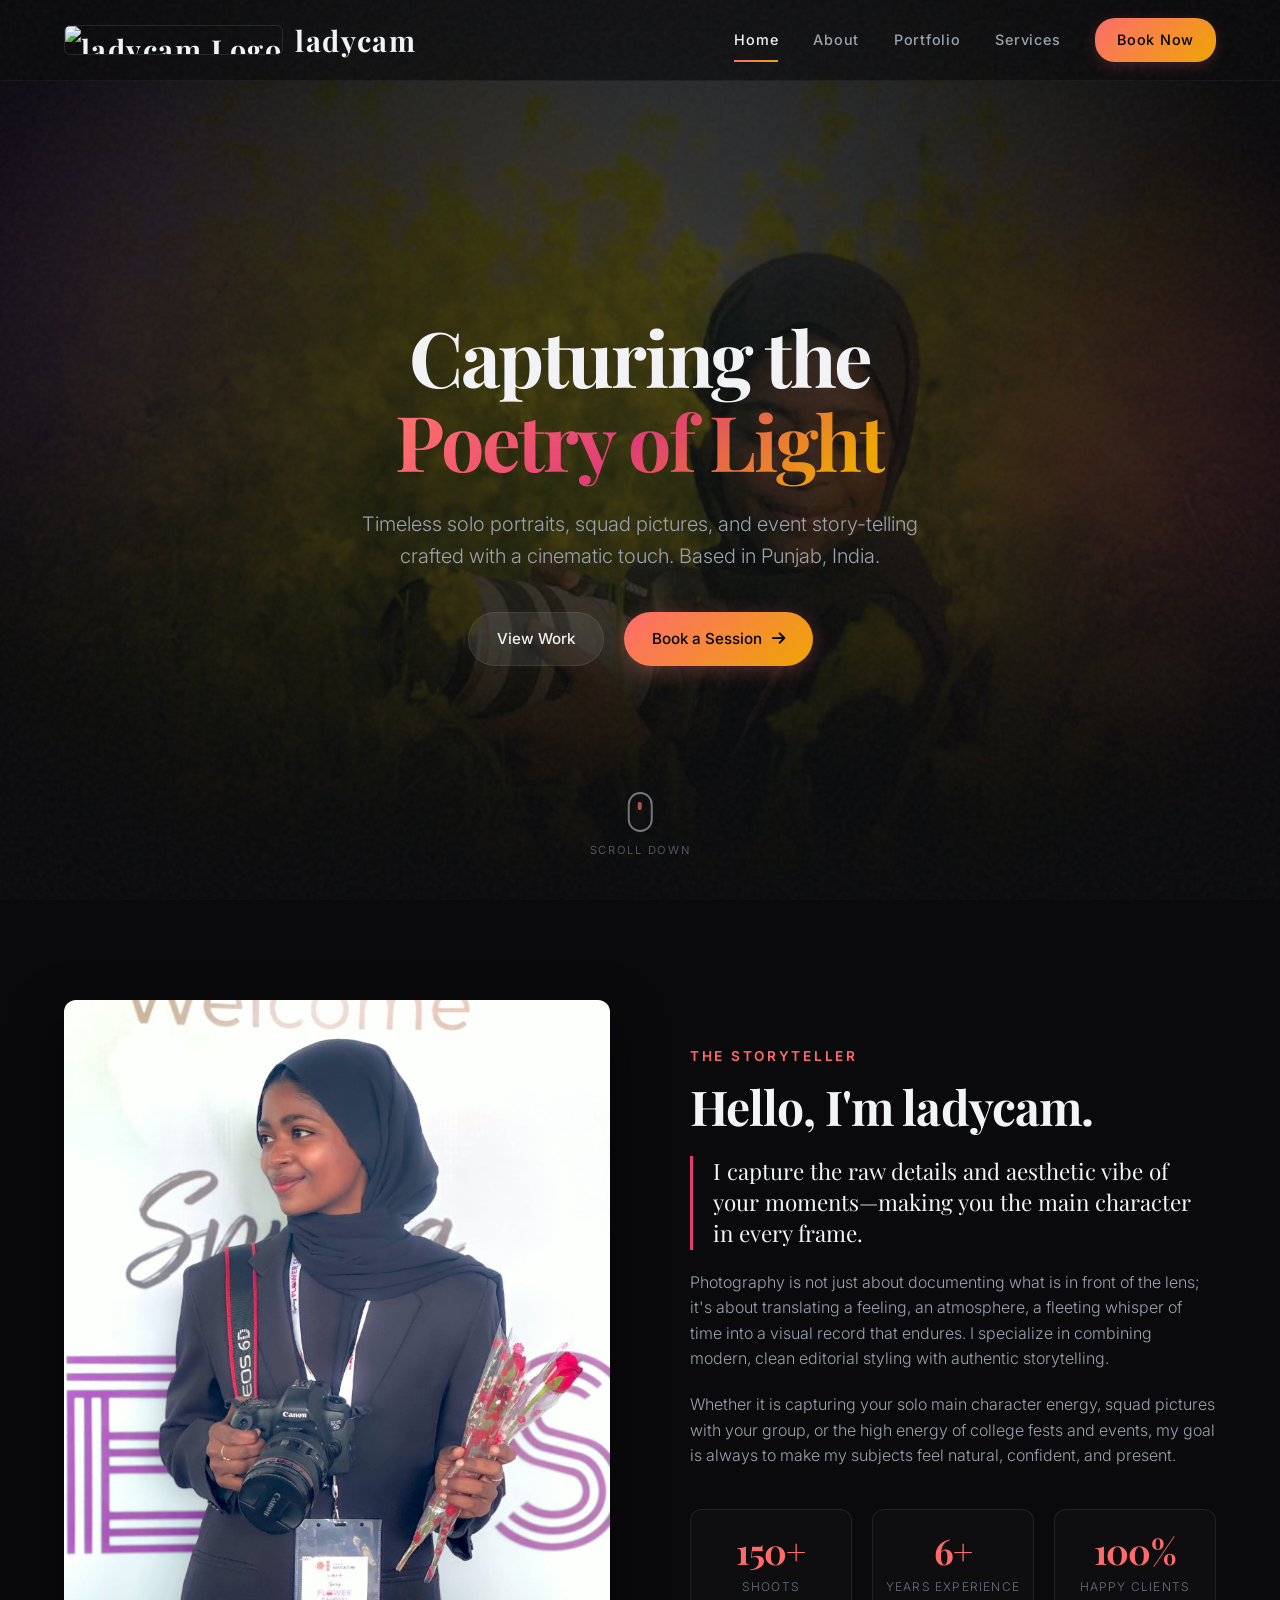
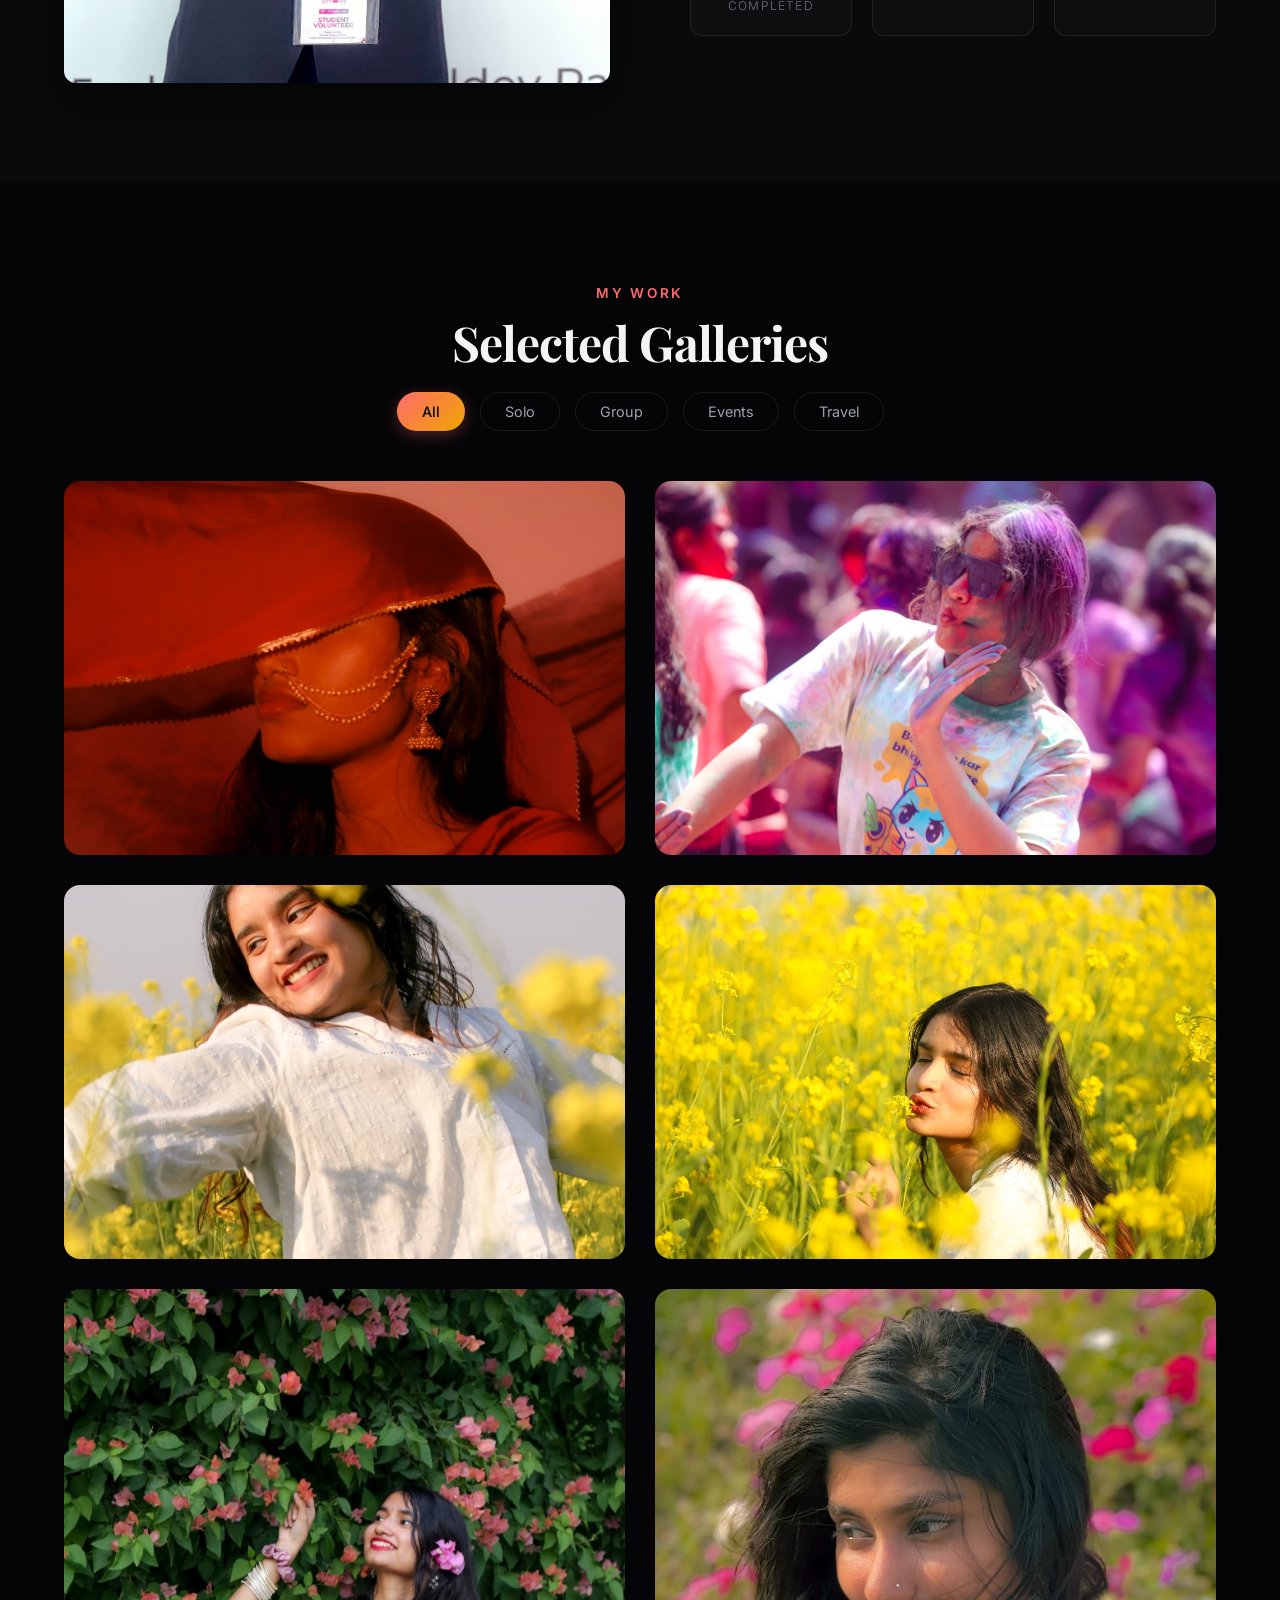
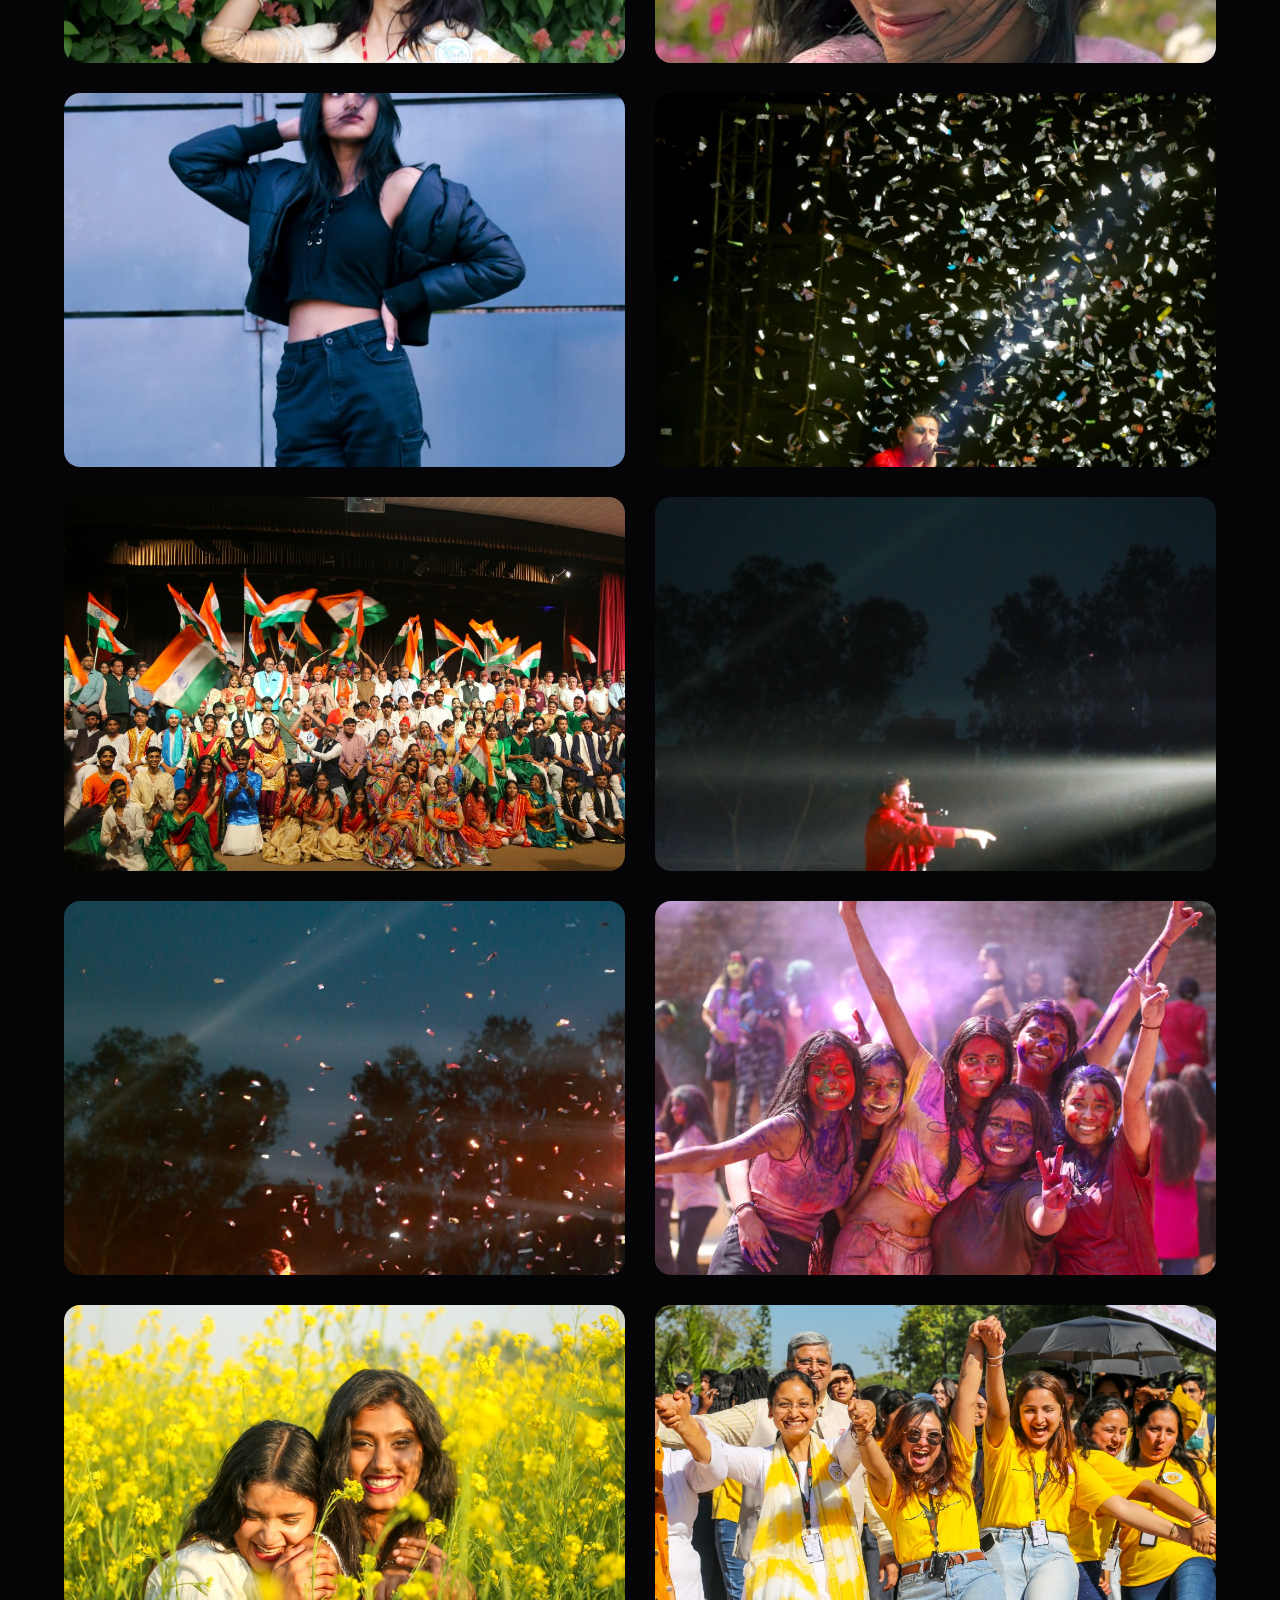
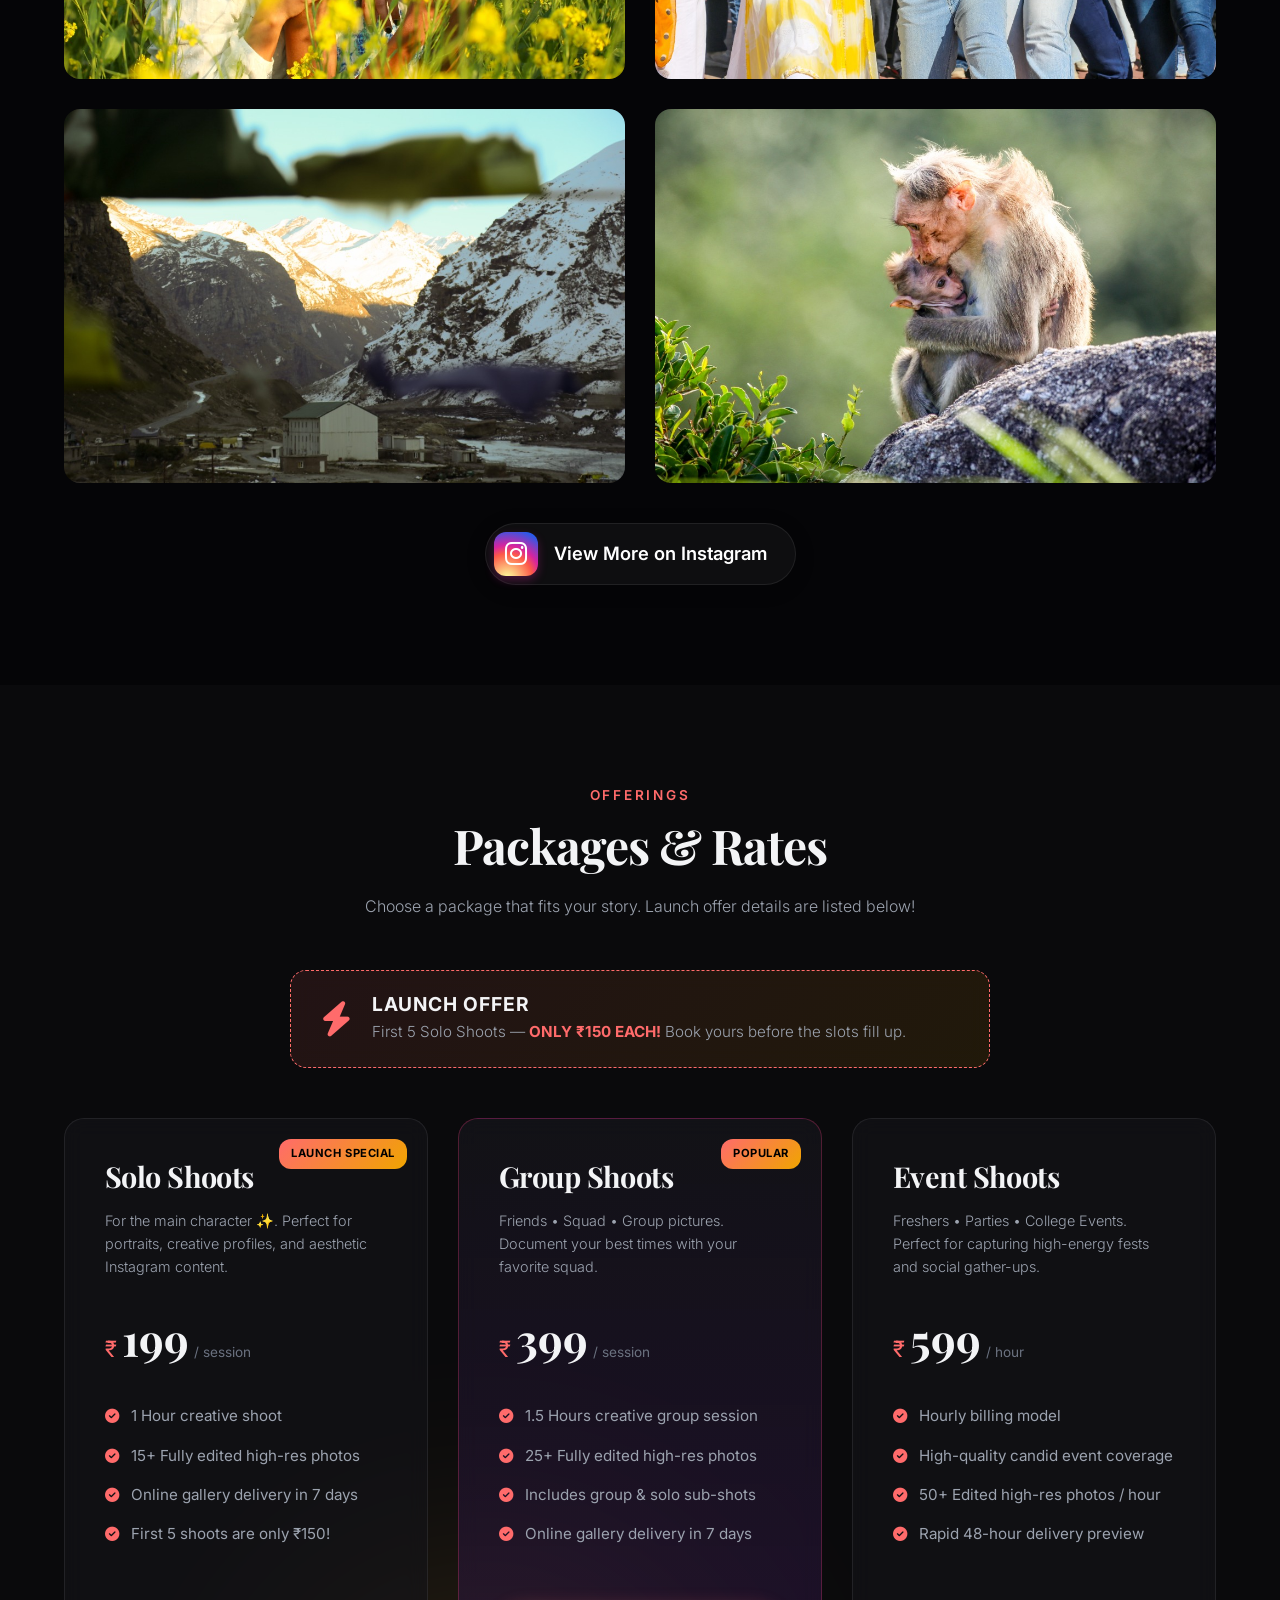
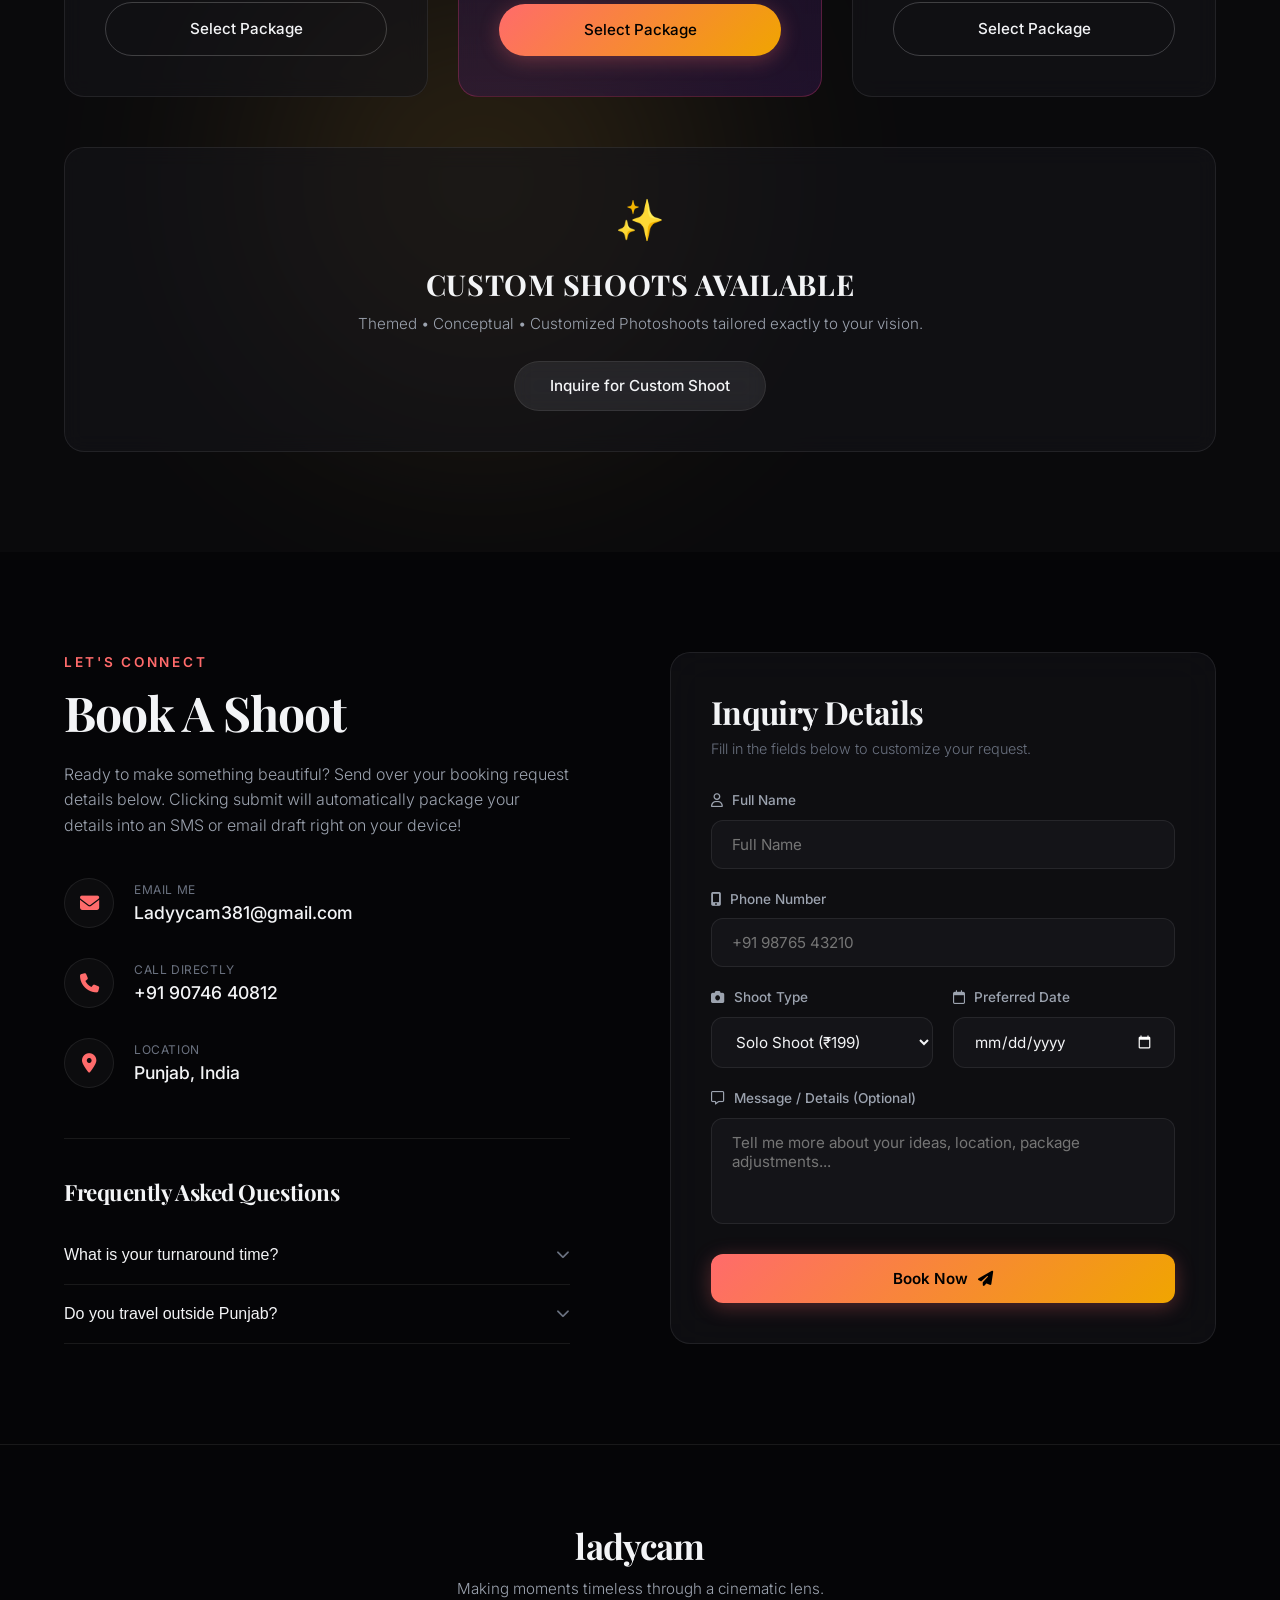
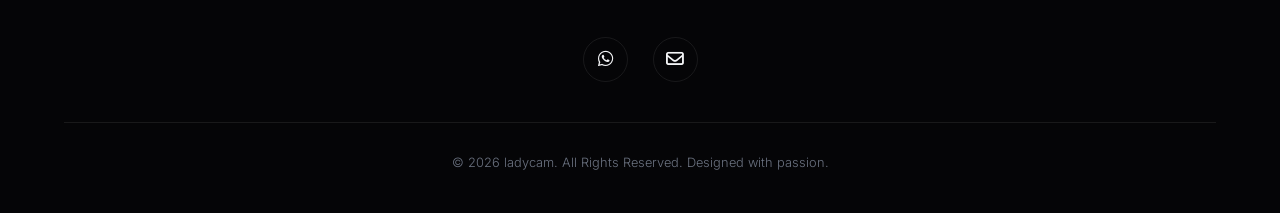
==== commit bef4a58e: "updated" ====
--- a/index.html
+++ b/index.html
@@ -5,6 +5,7 @@
     <meta name="viewport" content="width=device-width, initial-scale=1.0">
     <meta name="description" content="Premium professional photography portfolio and seamless booking experience by ladycam. Capturing solo portraits, squad group pictures, and events.">
     <title>ladycam | Portfolio & Bookings</title>
+    <link rel="icon" type="image/png" href="images/logo.png?v=1">
     <!-- Google Fonts -->
     <link rel="preconnect" href="https://fonts.googleapis.com">
     <link rel="preconnect" href="https://fonts.gstatic.com" crossorigin>
@@ -12,7 +13,7 @@
     <!-- Font Awesome for Icons -->
     <link rel="stylesheet" href="https://cdnjs.cloudflare.com/ajax/libs/font-awesome/6.4.0/css/all.min.css">
     <!-- Main Stylesheet -->
-    <link rel="stylesheet" href="styles.css?v=10">
+    <link rel="stylesheet" href="styles.css?v=11">
 </head>
 <body>
     <!-- Grain Overlay -->
@@ -22,6 +23,7 @@
     <header class="navbar">
         <div class="nav-container">
             <a href="#" class="nav-logo">
+                <img src="images/logo.png?v=1" alt="ladycam Logo" class="logo-img">
                 ladycam
             </a>
             <button class="mobile-nav-toggle" aria-label="Toggle Navigation">
--- a/styles.css
+++ b/styles.css
@@ -305,6 +305,17 @@
     font-weight: 700;
     letter-spacing: 0.05em;
     color: var(--text-primary);
+    display: inline-flex;
+    align-items: center;
+    gap: 12px;
+}
+
+.logo-img {
+    height: 30px;
+    width: auto;
+    border-radius: 6px;
+    object-fit: contain;
+    border: 1px solid rgba(255, 255, 255, 0.1);
 }
 
 .nav-logo span {
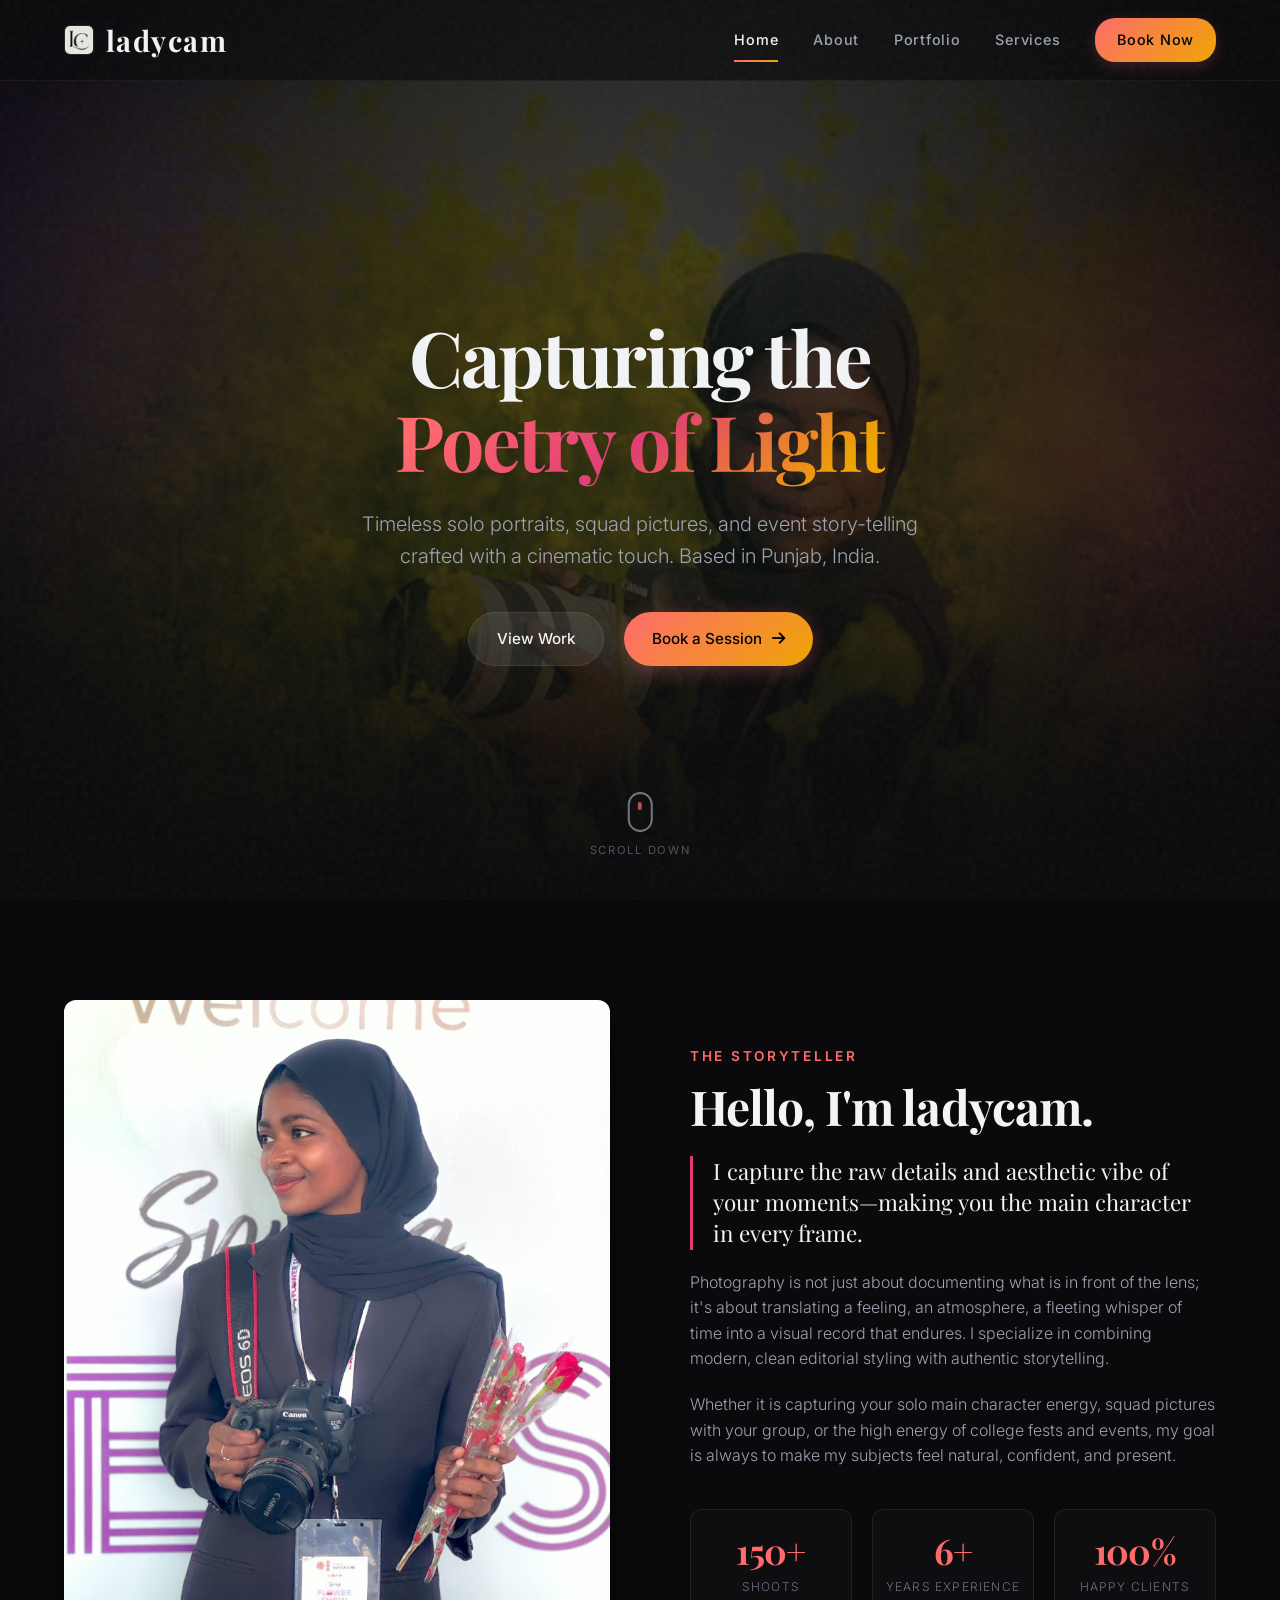
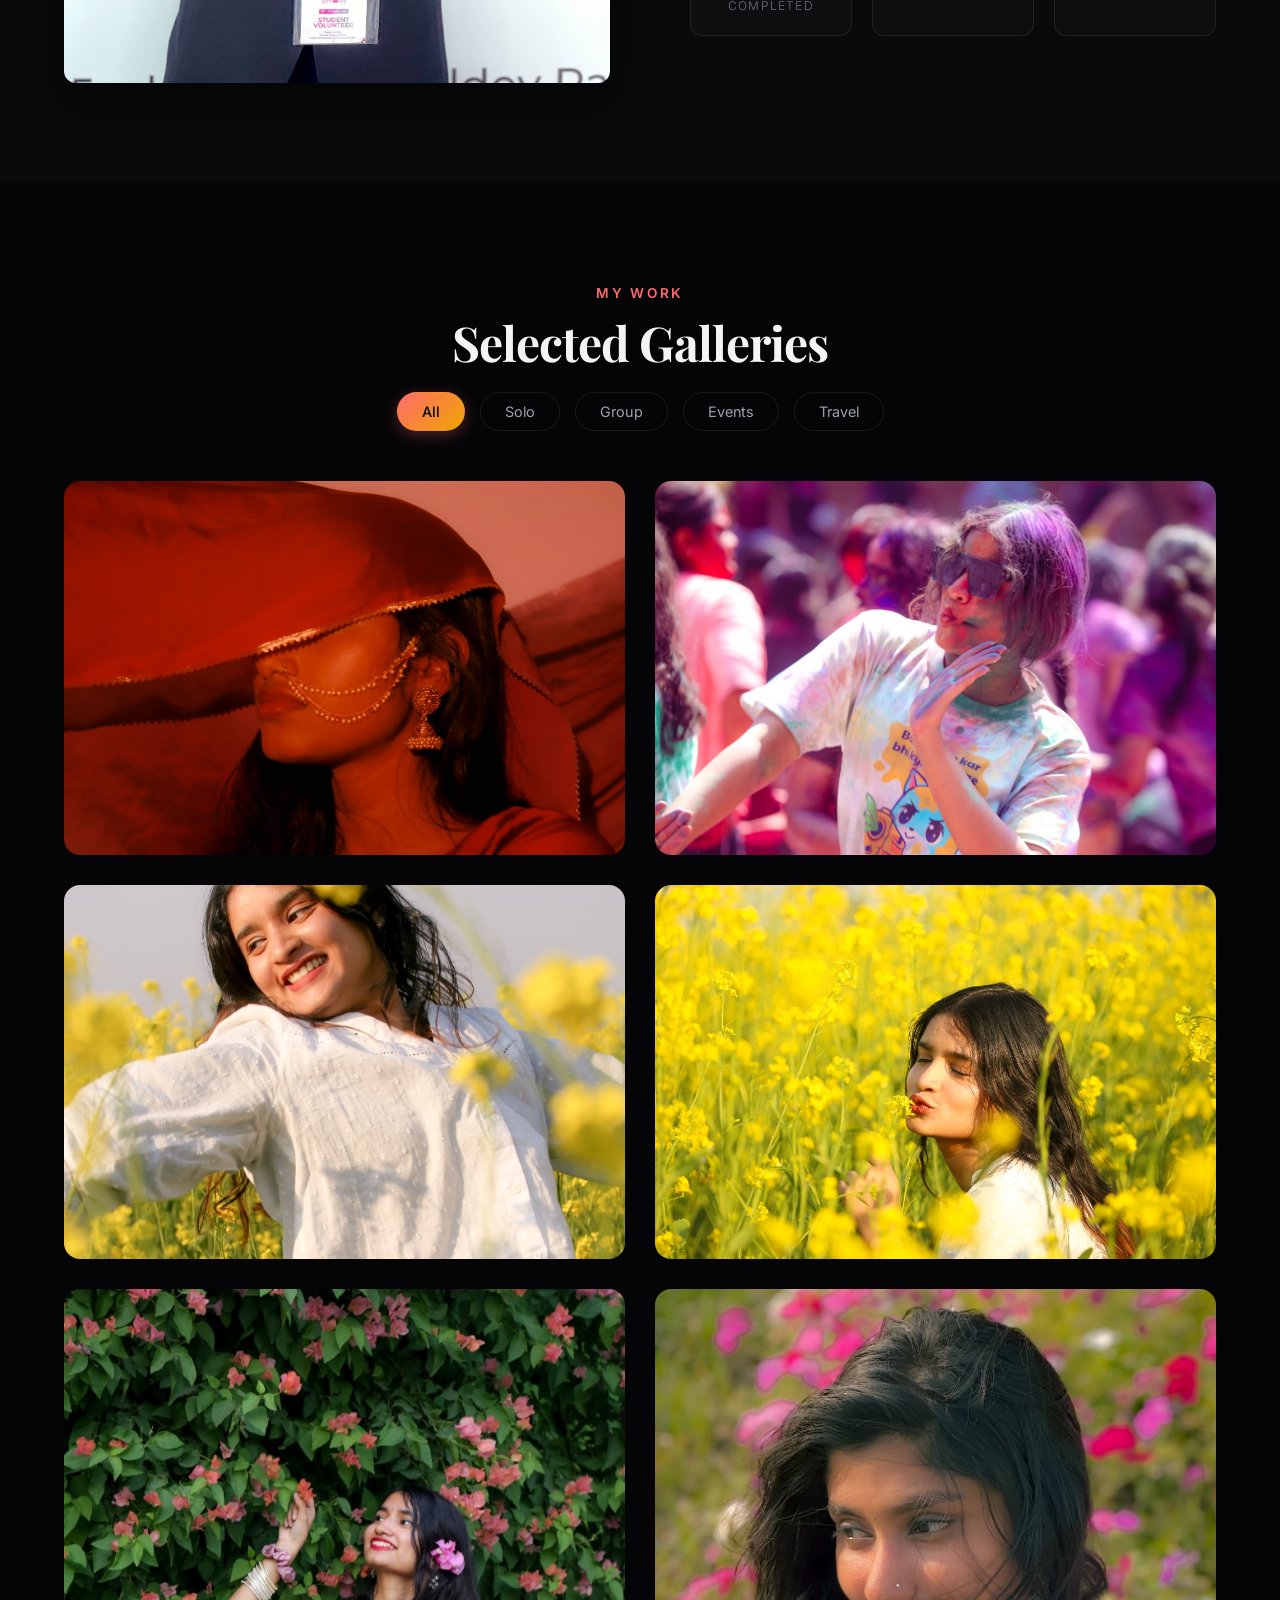
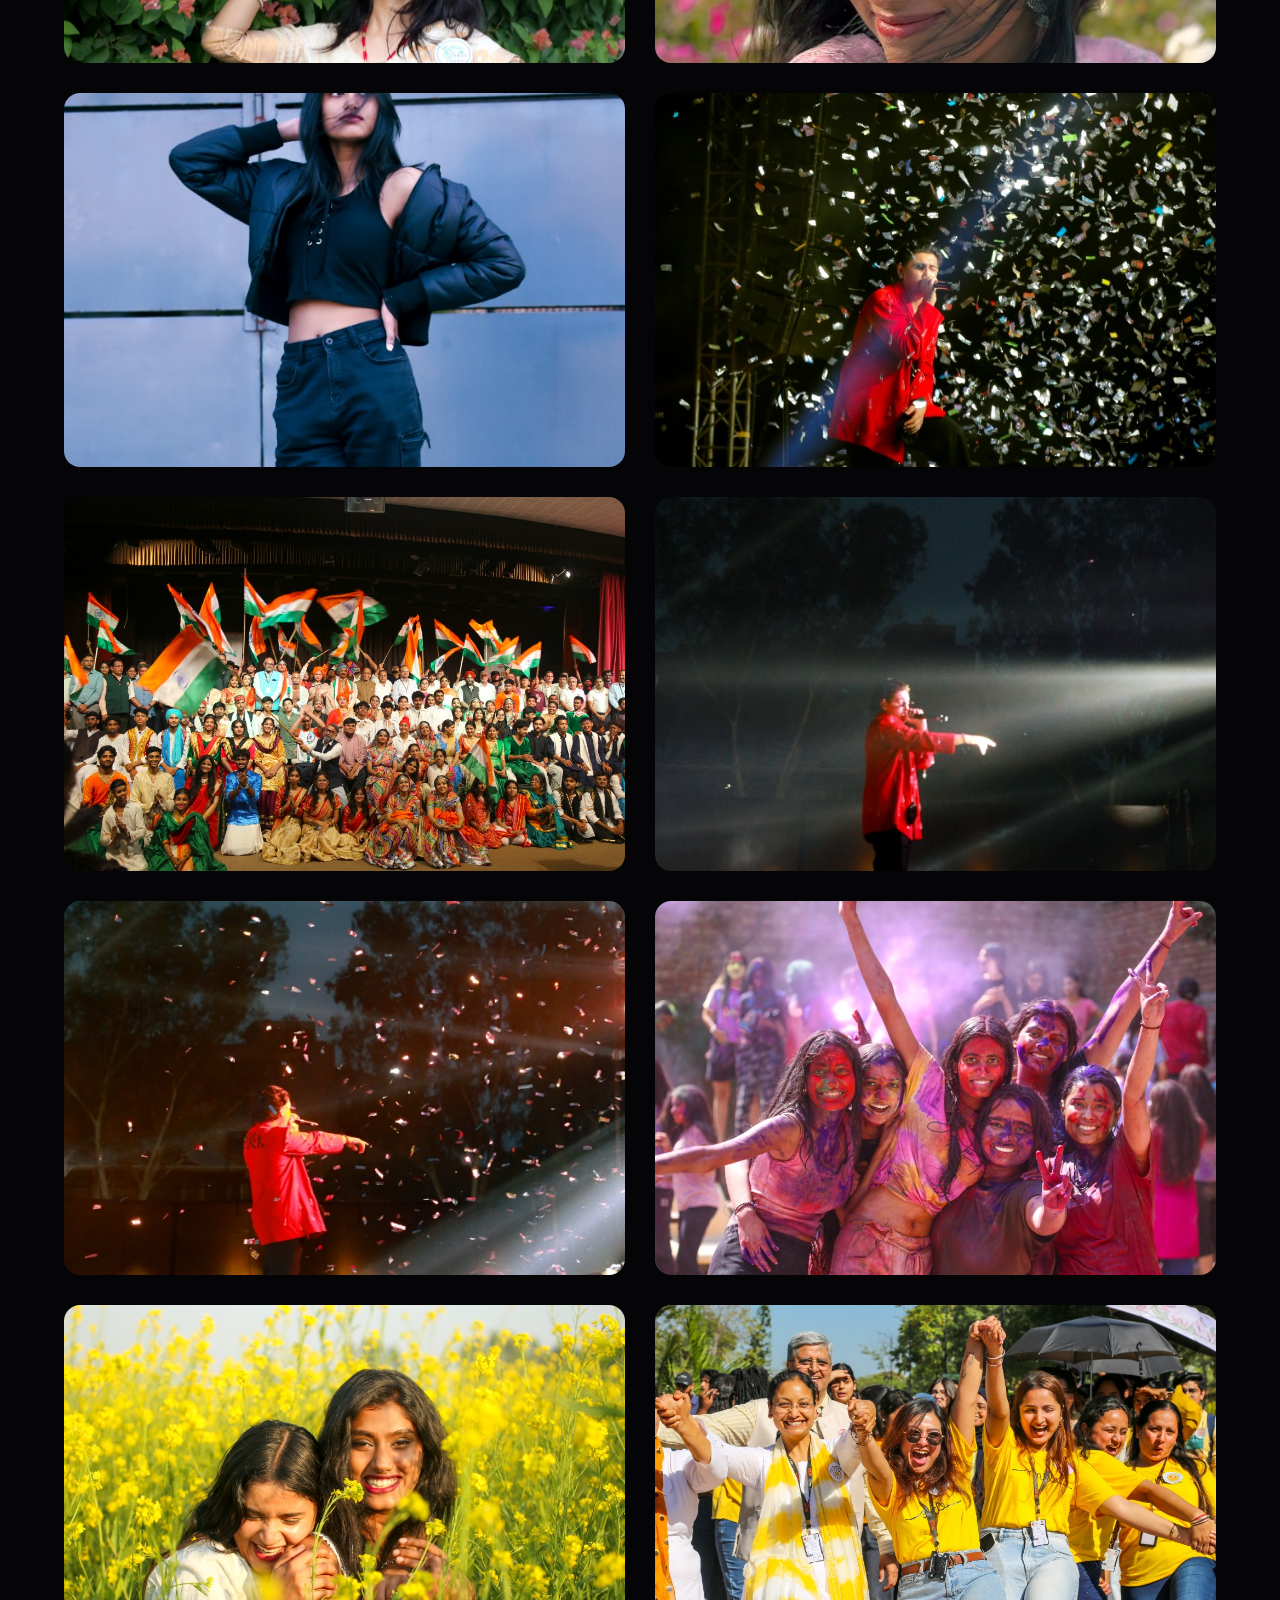
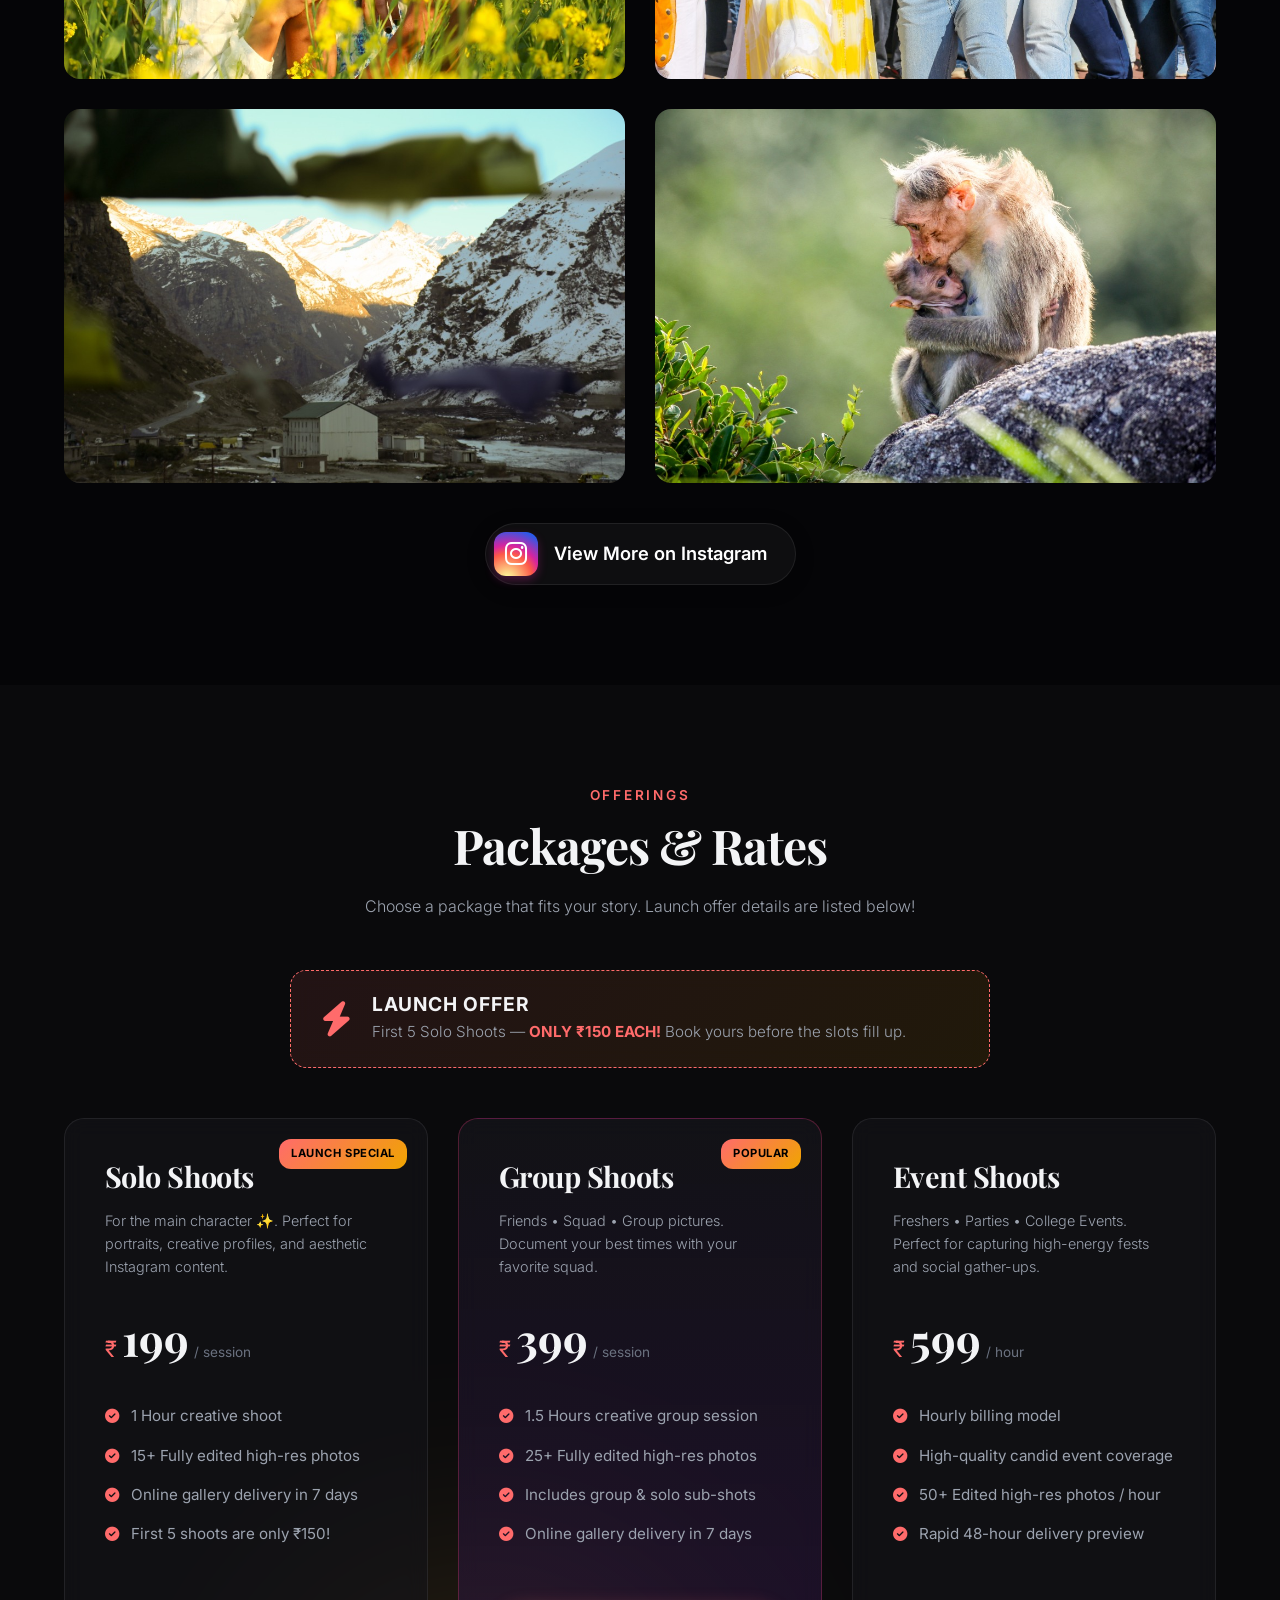
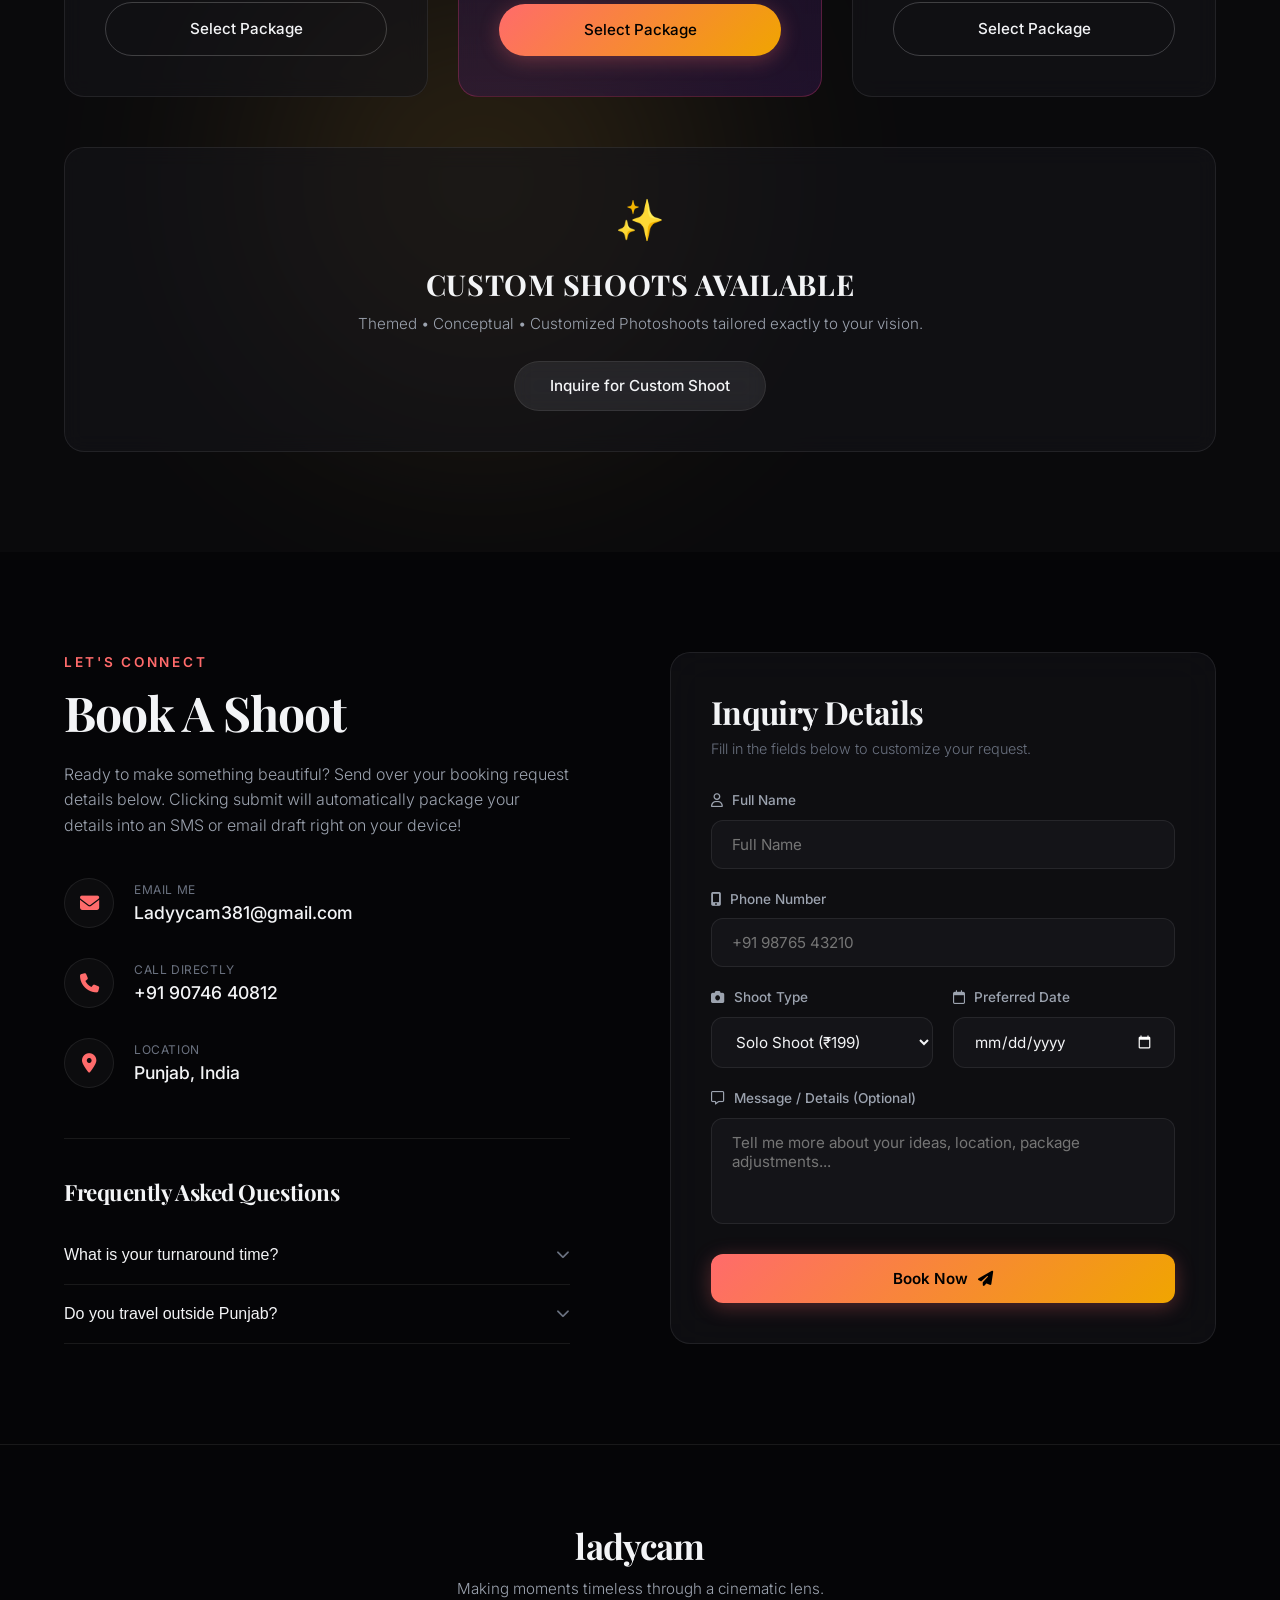
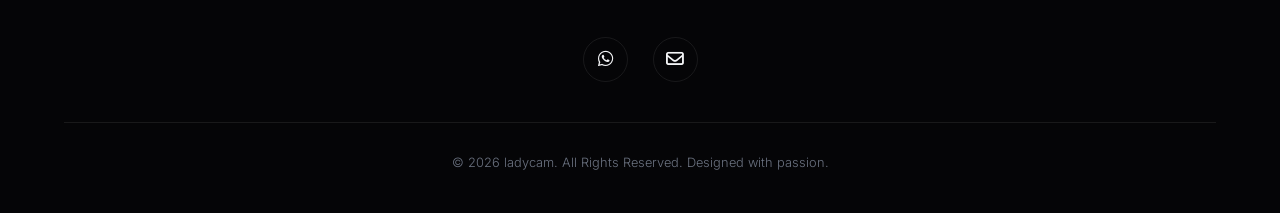
==== commit 3214807f: "updated again final" ====
--- a/index.html
+++ b/index.html
@@ -216,7 +216,7 @@
                     <!-- Item 8 (Event) -->
                     <div class="gallery-item" data-category="event">
                         <div class="gallery-item-inner">
-                            <img src="images/event_confetti.jpg?v=1" alt="Confetti Rain Concert" class="gallery-img" style="object-position: center 25%;">
+                            <img src="images/event_confetti.jpg?v=1" alt="Confetti Rain Concert" class="gallery-img" style="object-position: center 60%;">
                             <div class="gallery-item-overlay">
                                 <span class="gallery-item-category">Event</span>
                                 <h4 class="gallery-item-title">Confetti Rain</h4>
@@ -240,7 +240,7 @@
                     <!-- Item 10 (Event) -->
                     <div class="gallery-item" data-category="event">
                         <div class="gallery-item-inner">
-                            <img src="images/event_spotlight.jpg?v=1" alt="Spotlight Performance" class="gallery-img" style="object-position: center 25%;">
+                            <img src="images/event_spotlight.jpg?v=1" alt="Spotlight Performance" class="gallery-img" style="object-position: center 45%;">
                             <div class="gallery-item-overlay">
                                 <span class="gallery-item-category">Event</span>
                                 <h4 class="gallery-item-title">Spotlight energy</h4>
@@ -252,7 +252,7 @@
                     <!-- Item 11 (Event) -->
                     <div class="gallery-item" data-category="event">
                         <div class="gallery-item-inner">
-                            <img src="images/event_stage_energy.jpg?v=1" alt="Stage Presence Performance" class="gallery-img" style="object-position: center 25%;">
+                            <img src="images/event_stage_energy.jpg?v=1" alt="Stage Presence Performance" class="gallery-img" style="object-position: center 60%;">
                             <div class="gallery-item-overlay">
                                 <span class="gallery-item-category">Event</span>
                                 <h4 class="gallery-item-title">Stage Presence</h4>
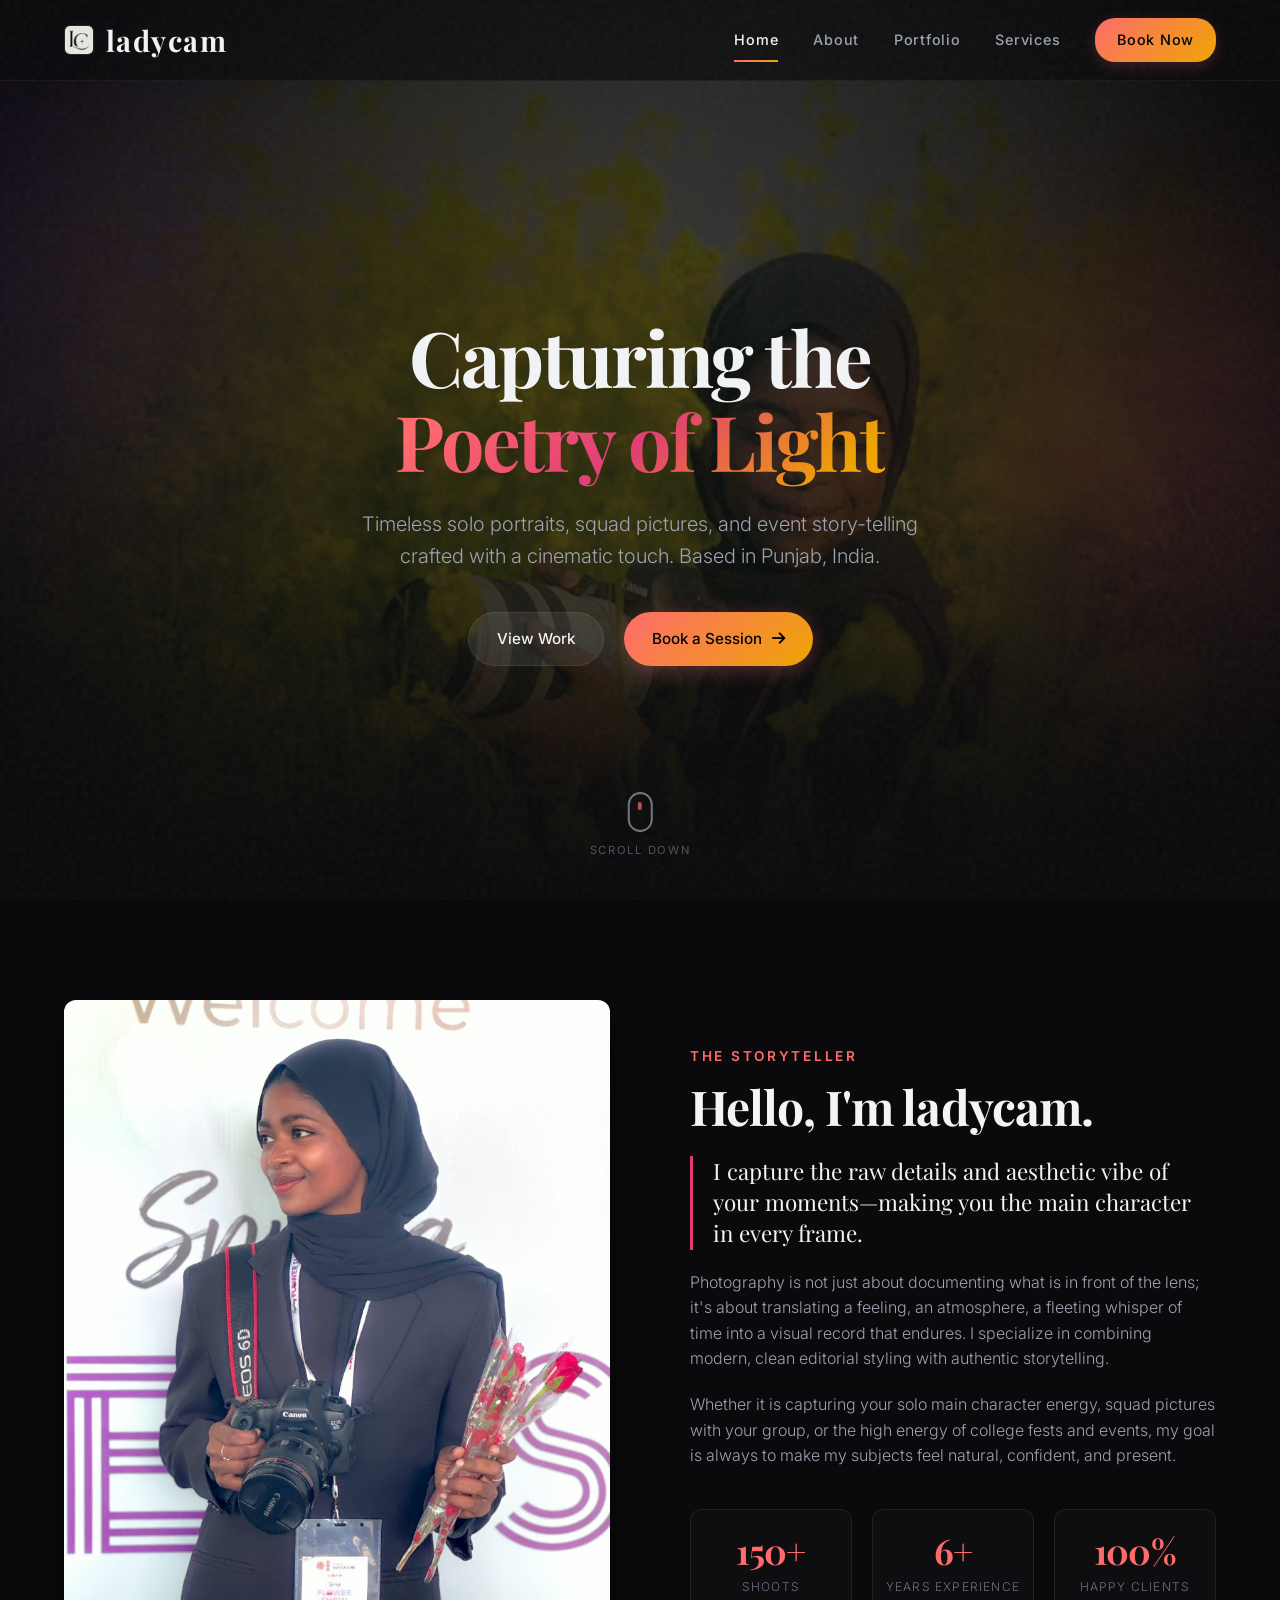
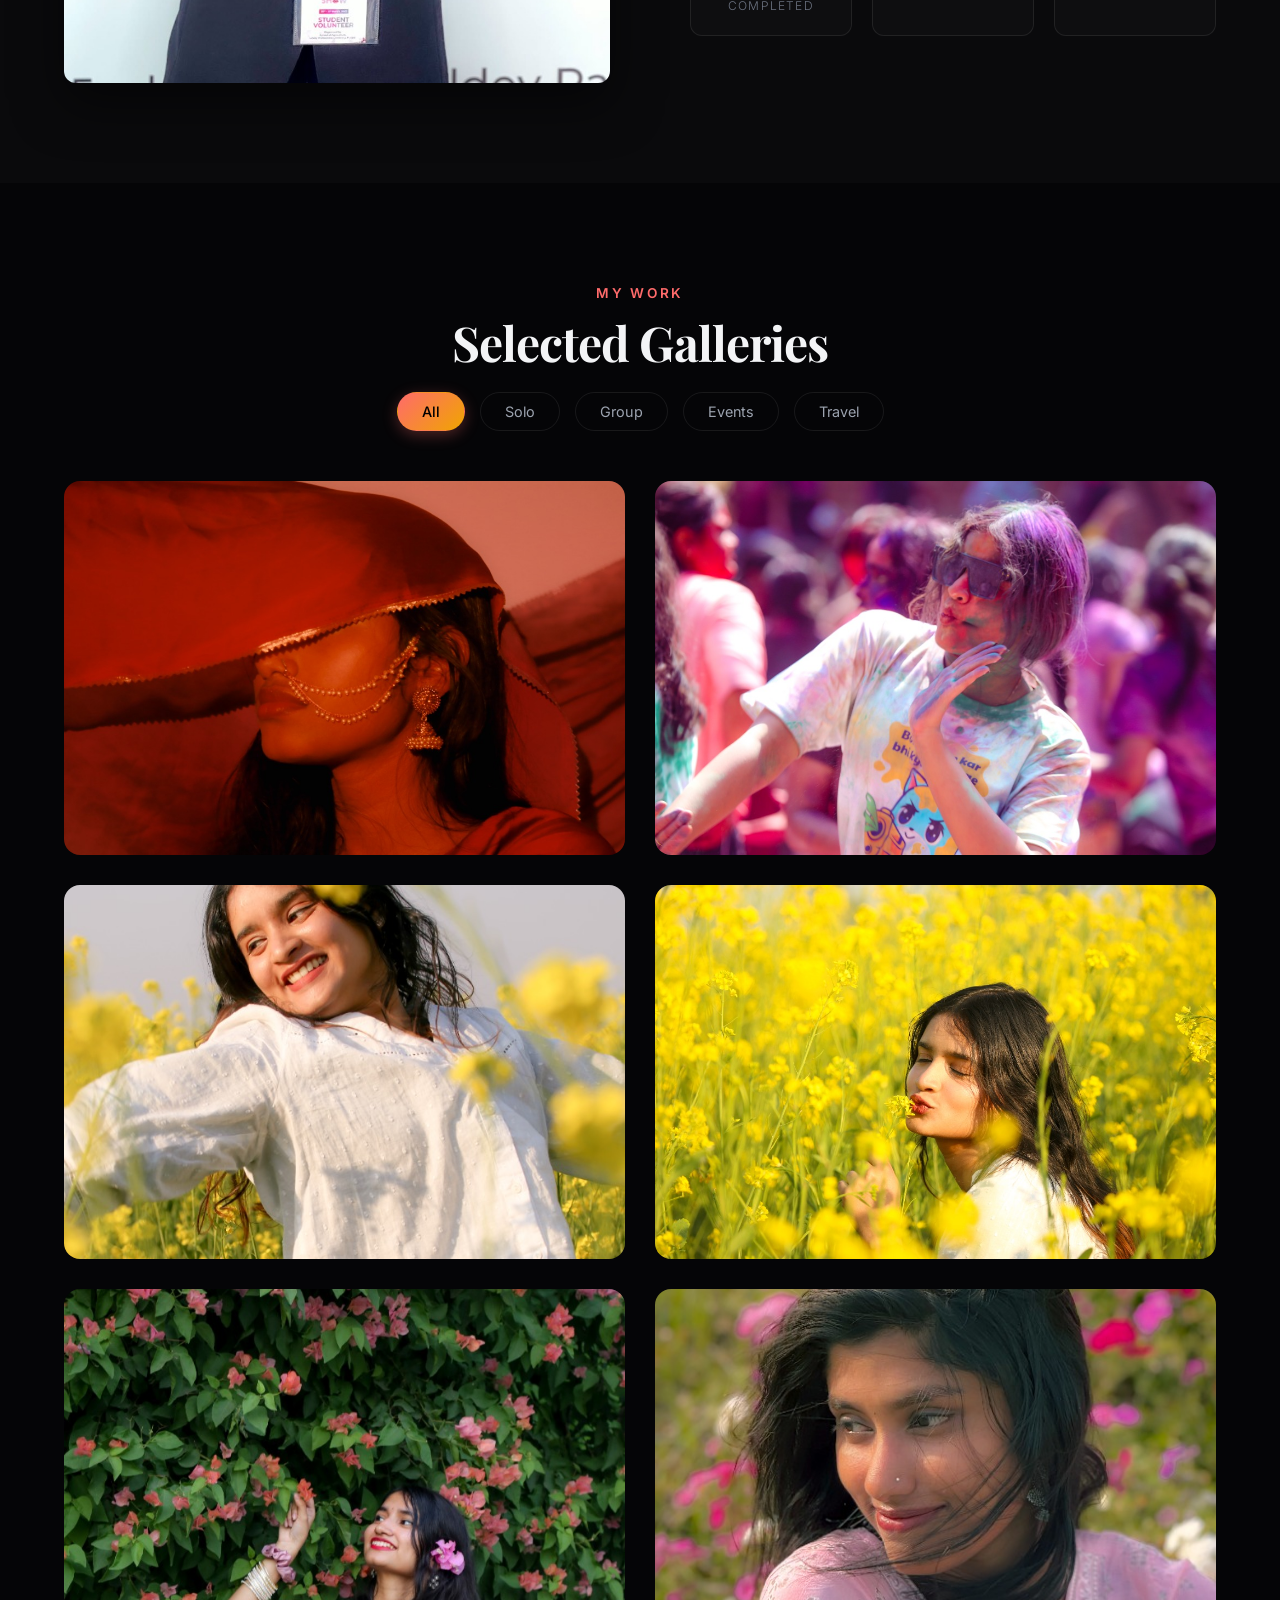
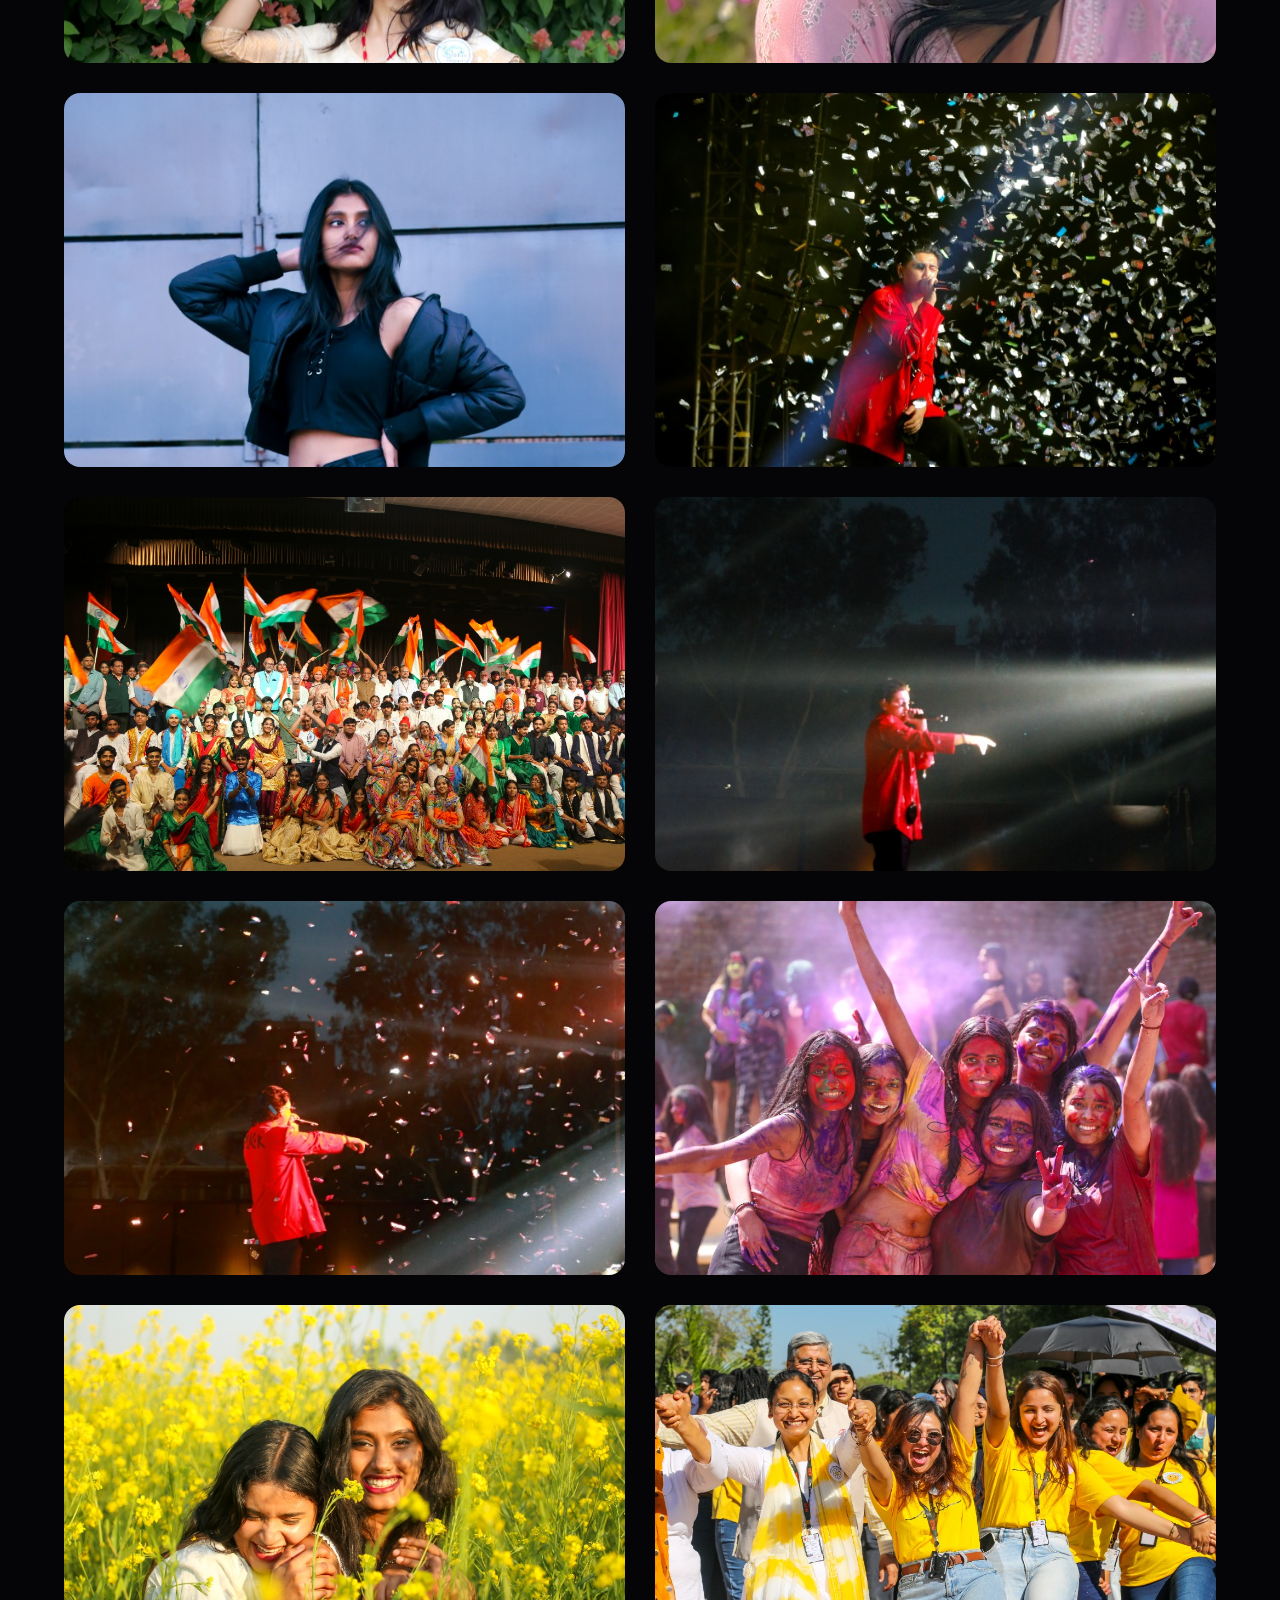
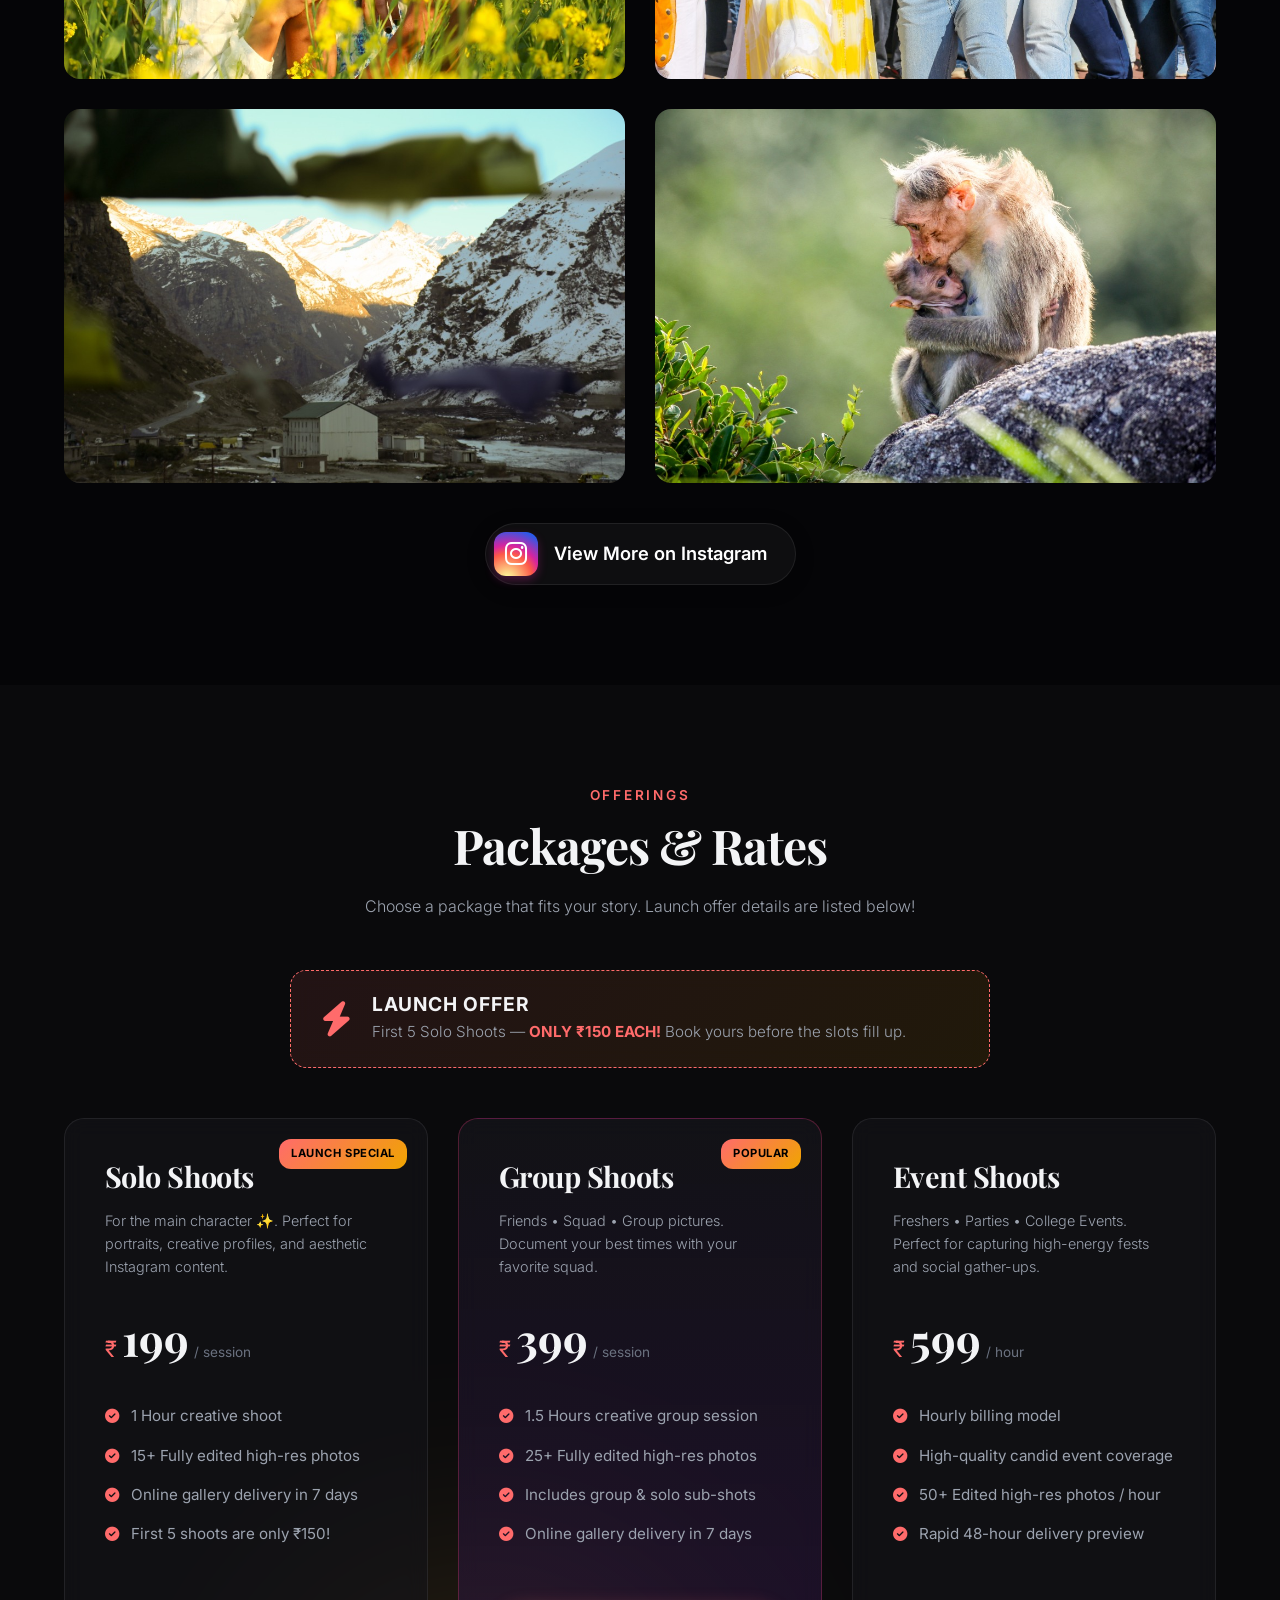
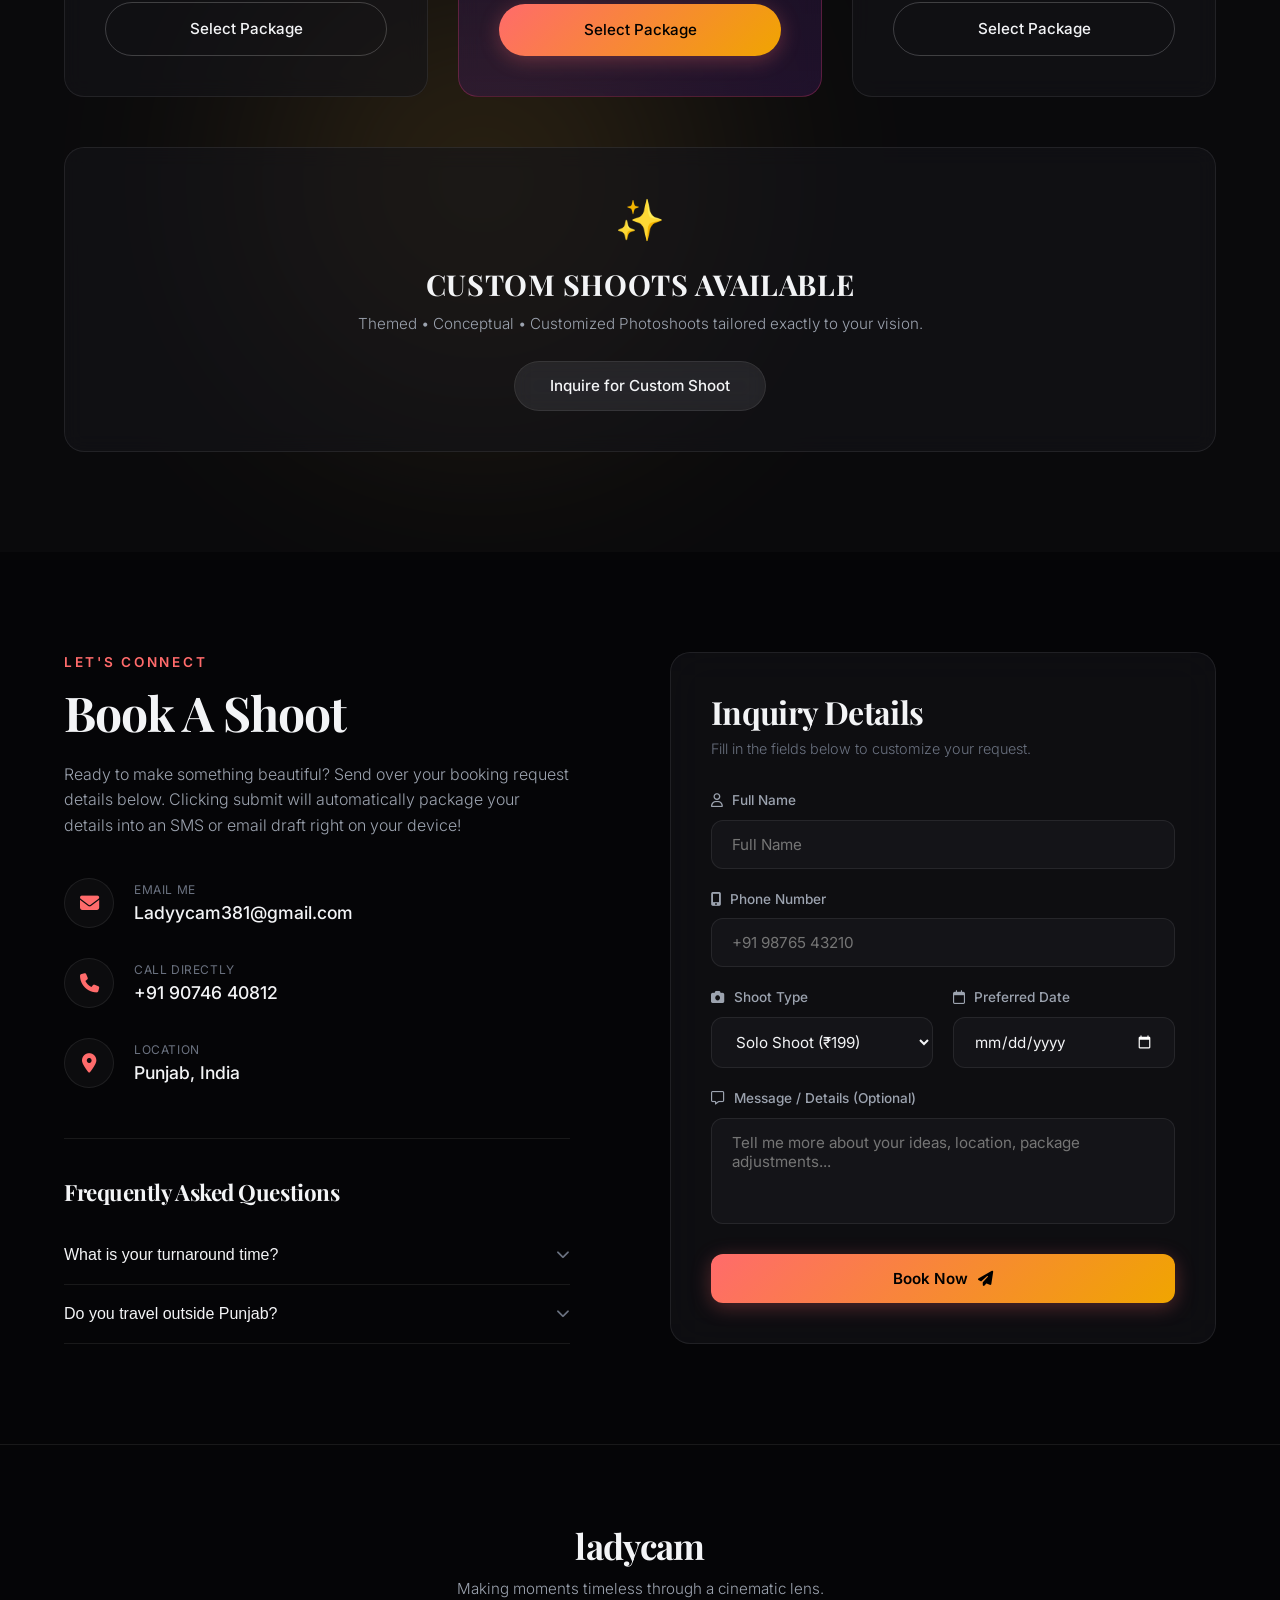
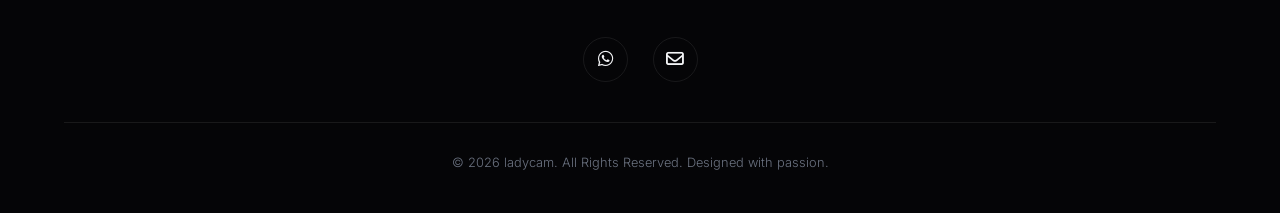
==== commit 9ba50050: "Update website files" ====
--- a/index.html
+++ b/index.html
@@ -3,17 +3,120 @@
 <head>
     <meta charset="UTF-8">
     <meta name="viewport" content="width=device-width, initial-scale=1.0">
-    <meta name="description" content="Premium professional photography portfolio and seamless booking experience by ladycam. Capturing solo portraits, squad group pictures, and events.">
-    <title>ladycam | Portfolio & Bookings</title>
+    <title>ladycam | Professional Photography & Portrait Studio in Punjab</title>
+    
+    <!-- Primary SEO Meta Tags -->
+    <meta name="description" content="ladycam is a professional photography studio in Punjab specializing in solo portraits, squad group pictures, college fests, and event photography. Book your shoot starting at ₹150!">
+    <meta name="keywords" content="ladycam, photographer Punjab, portrait photography Punjab, group photoshoot, solo portraits, college fest photographer, aesthetic photoshoots, photoshoot booking Punjab">
+    <meta name="author" content="ladycam">
+    <meta name="robots" content="index, follow, max-image-preview:large, max-snippet:-1, max-video-preview:-1">
+    <meta name="theme-color" content="#0d0f12">
+    <link rel="canonical" href="https://ladycam.online/">
+    <link rel="manifest" href="manifest.json">
+
+    <!-- Open Graph / Facebook / WhatsApp Meta Tags -->
+    <meta property="og:type" content="website">
+    <meta property="og:locale" content="en_US">
+    <meta property="og:site_name" content="ladycam">
+    <meta property="og:title" content="ladycam | Professional Photography & Editorial Portraits">
+    <meta property="og:description" content="Capturing the poetry of light with timeless solo portraits, squad pictures, and event storytelling in Punjab, India. Book your photoshoot online!">
+    <meta property="og:url" content="https://ladycam.online/">
+    <meta property="og:image" content="https://ladycam.online/images/hero_bg_vertical.jpg">
+    <meta property="og:image:alt" content="ladycam photography portfolio preview">
+
+    <!-- Twitter Card Meta Tags -->
+    <meta name="twitter:card" content="summary_large_image">
+    <meta name="twitter:title" content="ladycam | Professional Photography & Editorial Portraits">
+    <meta name="twitter:description" content="Timeless solo portraits, squad group pictures, and high-energy event photography by ladycam. Book your shoot today.">
+    <meta name="twitter:image" content="https://ladycam.online/images/hero_bg_vertical.jpg">
+
+    <!-- Favicon -->
     <link rel="icon" type="image/png" href="images/logo.png?v=1">
+
     <!-- Google Fonts -->
     <link rel="preconnect" href="https://fonts.googleapis.com">
     <link rel="preconnect" href="https://fonts.gstatic.com" crossorigin>
     <link href="https://fonts.googleapis.com/css2?family=Inter:wght@300;400;500;600;700&family=Playfair+Display:ital,wght@0,400;0,600;0,700;1,400&display=swap" rel="stylesheet">
+    
     <!-- Font Awesome for Icons -->
     <link rel="stylesheet" href="https://cdnjs.cloudflare.com/ajax/libs/font-awesome/6.4.0/css/all.min.css">
+    
     <!-- Main Stylesheet -->
     <link rel="stylesheet" href="styles.css?v=11">
+
+    <!-- JSON-LD Structured Data (Photographer / LocalBusiness Schema) -->
+    <script type="application/ld+json">
+    {
+      "@context": "https://schema.org",
+      "@type": ["Photographer", "LocalBusiness", "ProfessionalService"],
+      "name": "ladycam",
+      "image": "https://ladycam.online/images/about_profile.jpg",
+      "logo": "https://ladycam.online/images/logo.png",
+      "url": "https://ladycam.online/",
+      "telephone": "+919074640812",
+      "email": "Ladyycam381@gmail.com",
+      "priceRange": "₹150 - ₹599",
+      "address": {
+        "@type": "PostalAddress",
+        "addressRegion": "Punjab",
+        "addressCountry": "IN"
+      },
+      "areaServed": "Punjab, India",
+      "description": "Professional photography service by ladycam specializing in solo portrait sessions, group squad pictures, college fests, and event photography.",
+      "sameAs": [
+        "https://www.instagram.com/ladyca.m?igsh=dXc2MzhqZjEyMnkw"
+      ],
+      "offers": [
+        {
+          "@type": "Offer",
+          "name": "Solo Shoots",
+          "price": "199",
+          "priceCurrency": "INR",
+          "description": "1 Hour creative solo shoot with 15+ fully edited high-resolution photos. Launch offer special ₹150 for first 5 shoots."
+        },
+        {
+          "@type": "Offer",
+          "name": "Group Shoots",
+          "price": "399",
+          "priceCurrency": "INR",
+          "description": "1.5 Hours squad group session with 25+ fully edited photos including group and solo sub-shots."
+        },
+        {
+          "@type": "Offer",
+          "name": "Event Shoots",
+          "price": "599",
+          "priceCurrency": "INR",
+          "description": "Hourly event photography coverage for freshers, college fests, and social gatherings with 50+ edited photos per hour."
+        }
+      ]
+    }
+    </script>
+
+    <!-- JSON-LD Structured Data (FAQPage Schema) -->
+    <script type="application/ld+json">
+    {
+      "@context": "https://schema.org",
+      "@type": "FAQPage",
+      "mainEntity": [
+        {
+          "@type": "Question",
+          "name": "What is your turnaround time for photos?",
+          "acceptedAnswer": {
+            "@type": "Answer",
+            "text": "Standard portrait galleries take 1-2 business days. Weddings and large events take 3-4 days. Rapid previews are available for events."
+          }
+        },
+        {
+          "@type": "Question",
+          "name": "Do you travel outside Punjab for photoshoots?",
+          "acceptedAnswer": {
+            "@type": "Answer",
+            "text": "Yes! ladycam travels for destination shoots. Travel and accommodation expenses are added dynamically depending on the location."
+          }
+        }
+      ]
+    }
+    </script>
 </head>
 <body>
     <!-- Grain Overlay -->
@@ -192,7 +295,7 @@
                     <!-- Item 6 (Solo) -->
                     <div class="gallery-item" data-category="solo">
                         <div class="gallery-item-inner">
-                            <img src="images/solo_pink_dress.jpg?v=1" alt="Innocent Smile Portrait" class="gallery-img" style="object-position: center 25%;">
+                            <img src="images/solo_pink_dress.jpg?v=2" alt="Innocent Smile Portrait" class="gallery-img" style="object-position: center 42%;">
                             <div class="gallery-item-overlay">
                                 <span class="gallery-item-category">Solo</span>
                                 <h4 class="gallery-item-title">Innocent Smile</h4>
@@ -204,7 +307,7 @@
                     <!-- Item 7 (Solo) -->
                     <div class="gallery-item" data-category="solo">
                         <div class="gallery-item-inner">
-                            <img src="images/solo_black_jacket.jpg?v=1" alt="Urban Vibe Portrait" class="gallery-img" style="object-position: center 25%;">
+                            <img src="images/solo_black_jacket.jpg?v=2" alt="Urban Vibe Portrait" class="gallery-img" style="object-position: center top;">
                             <div class="gallery-item-overlay">
                                 <span class="gallery-item-category">Solo</span>
                                 <h4 class="gallery-item-title">Urban Vibe</h4>
